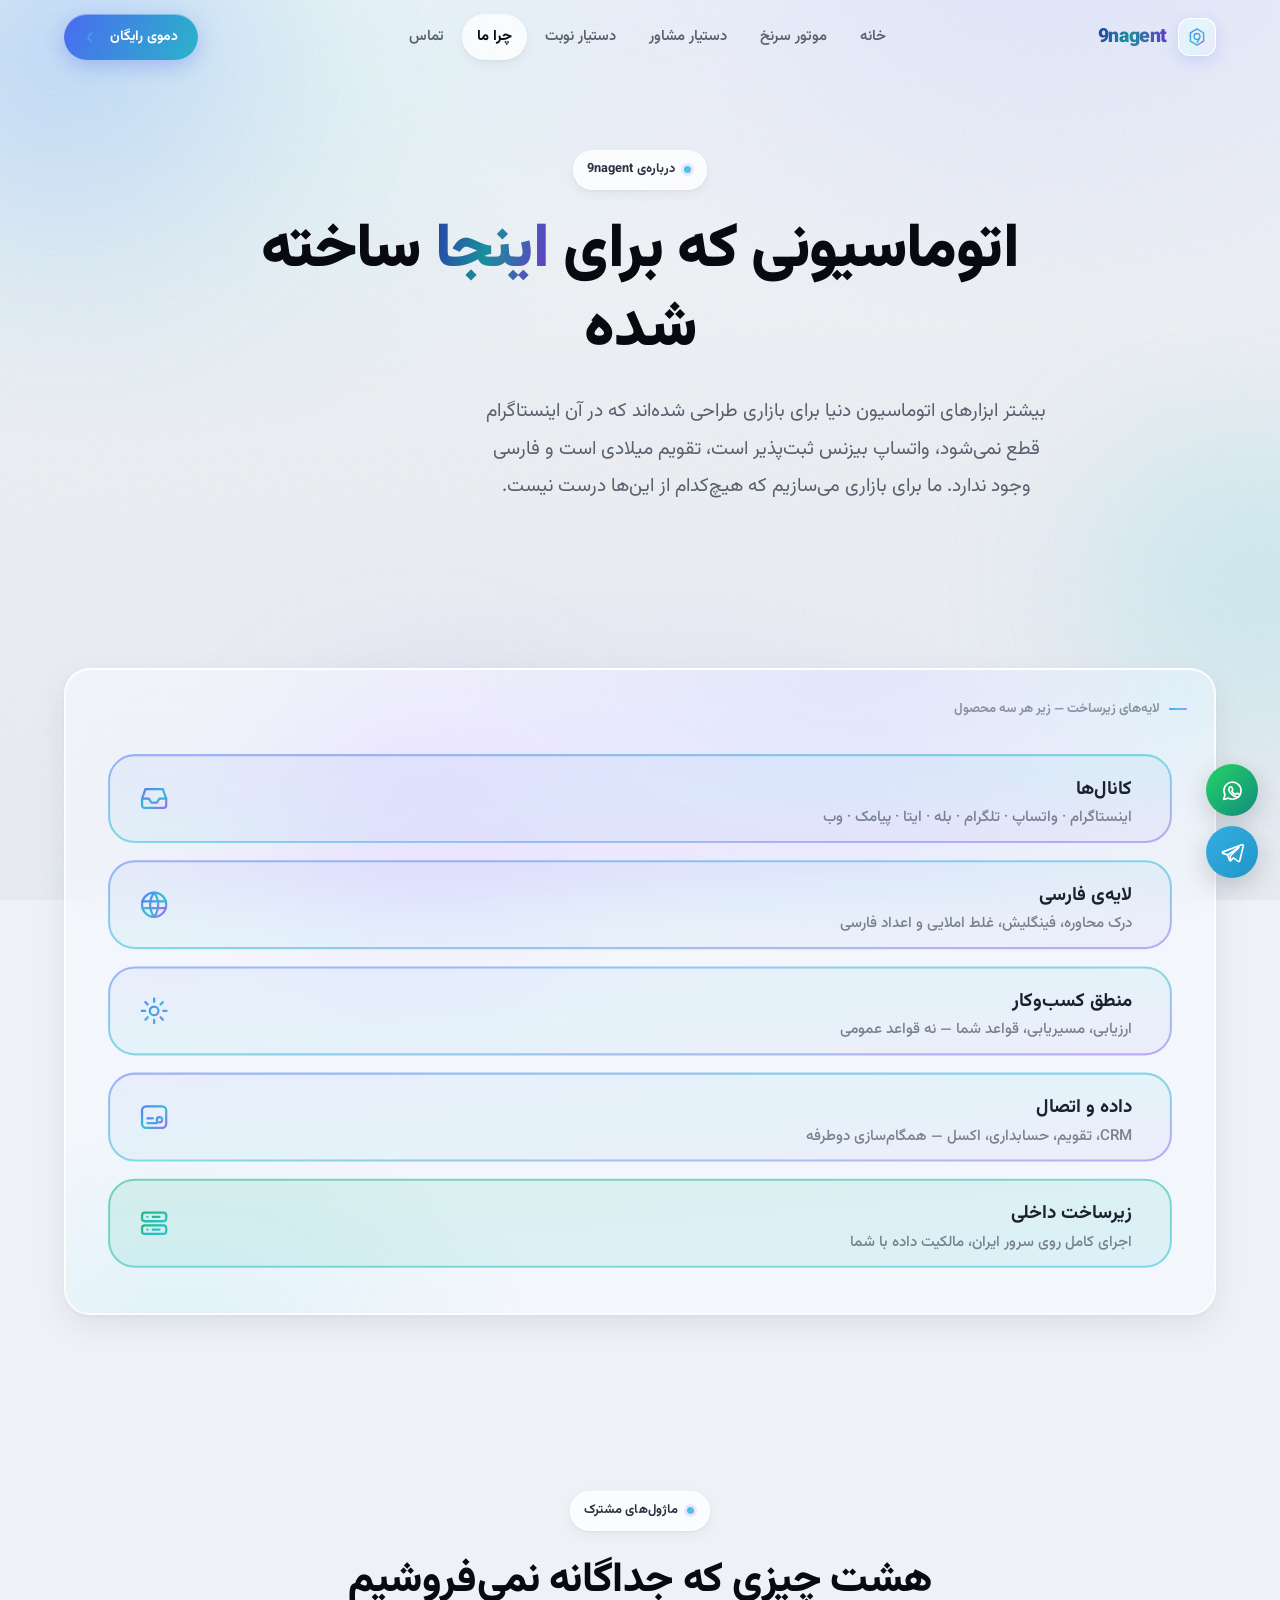
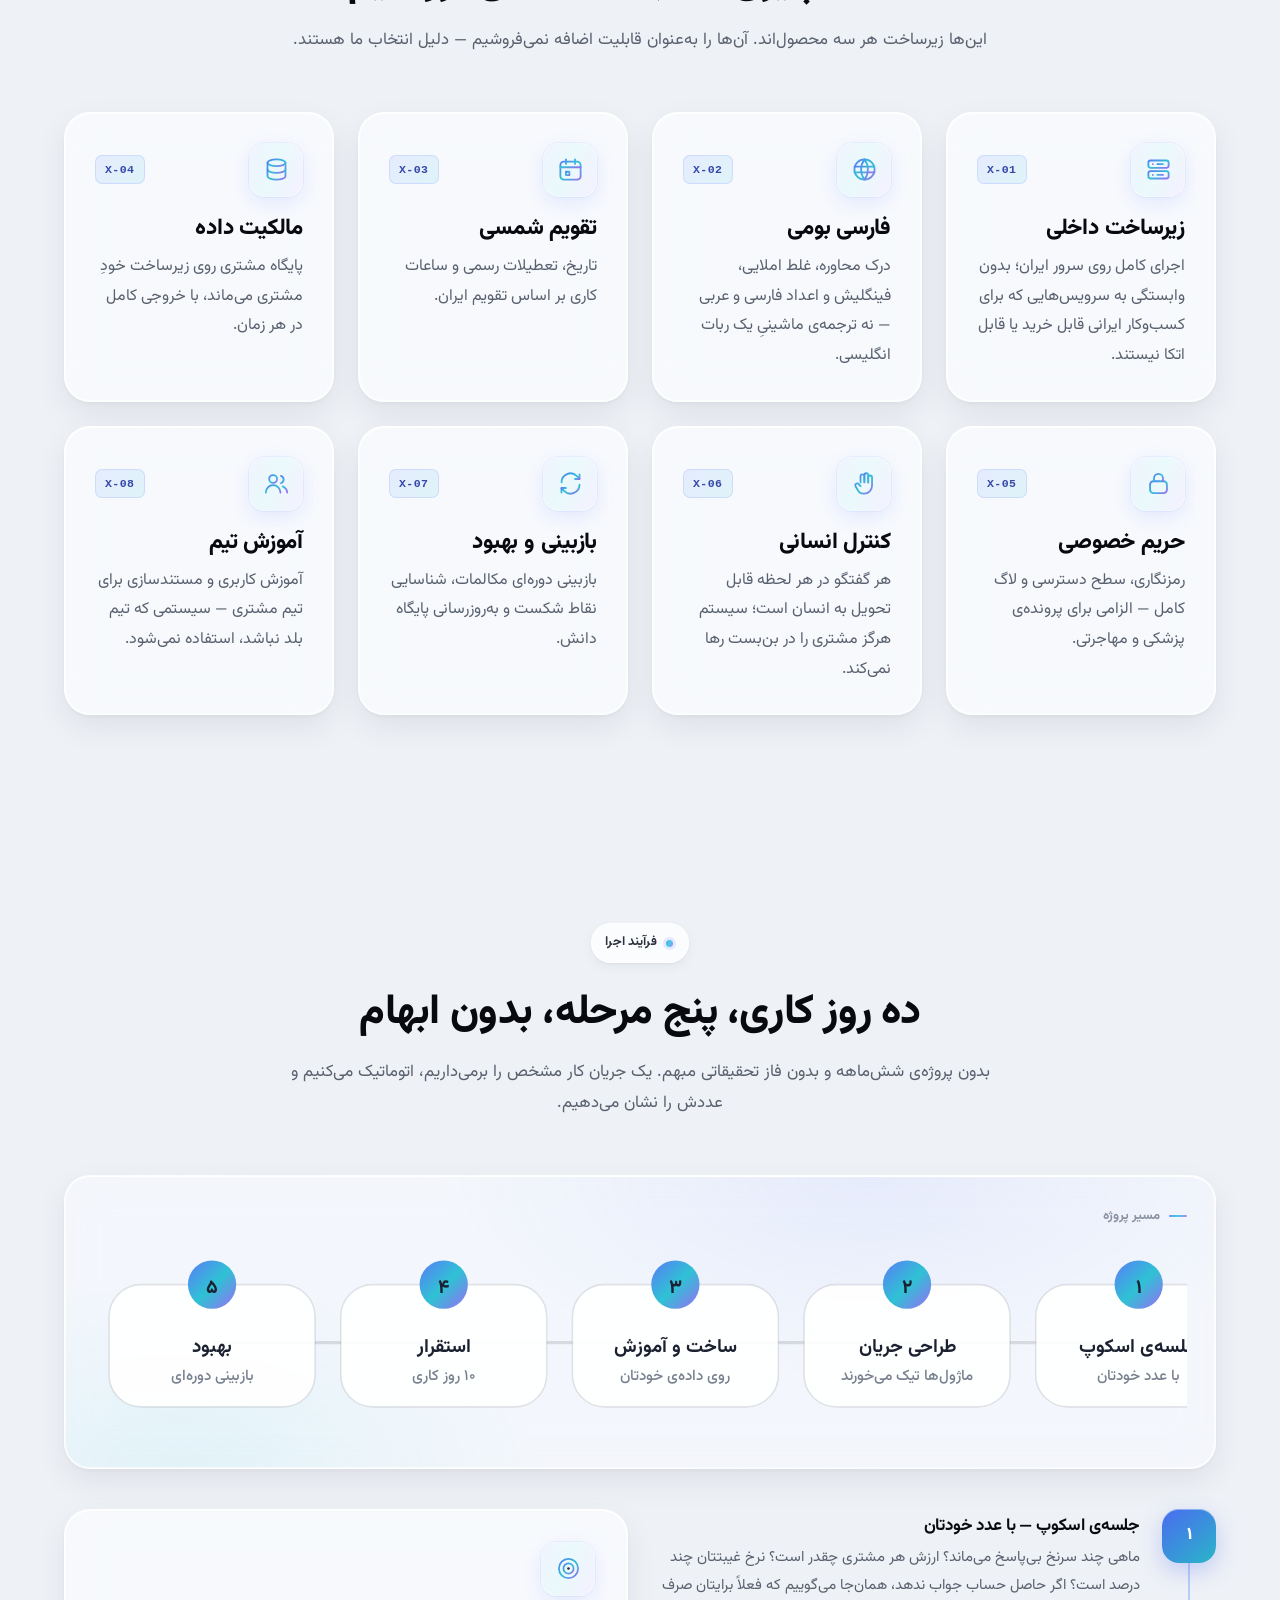
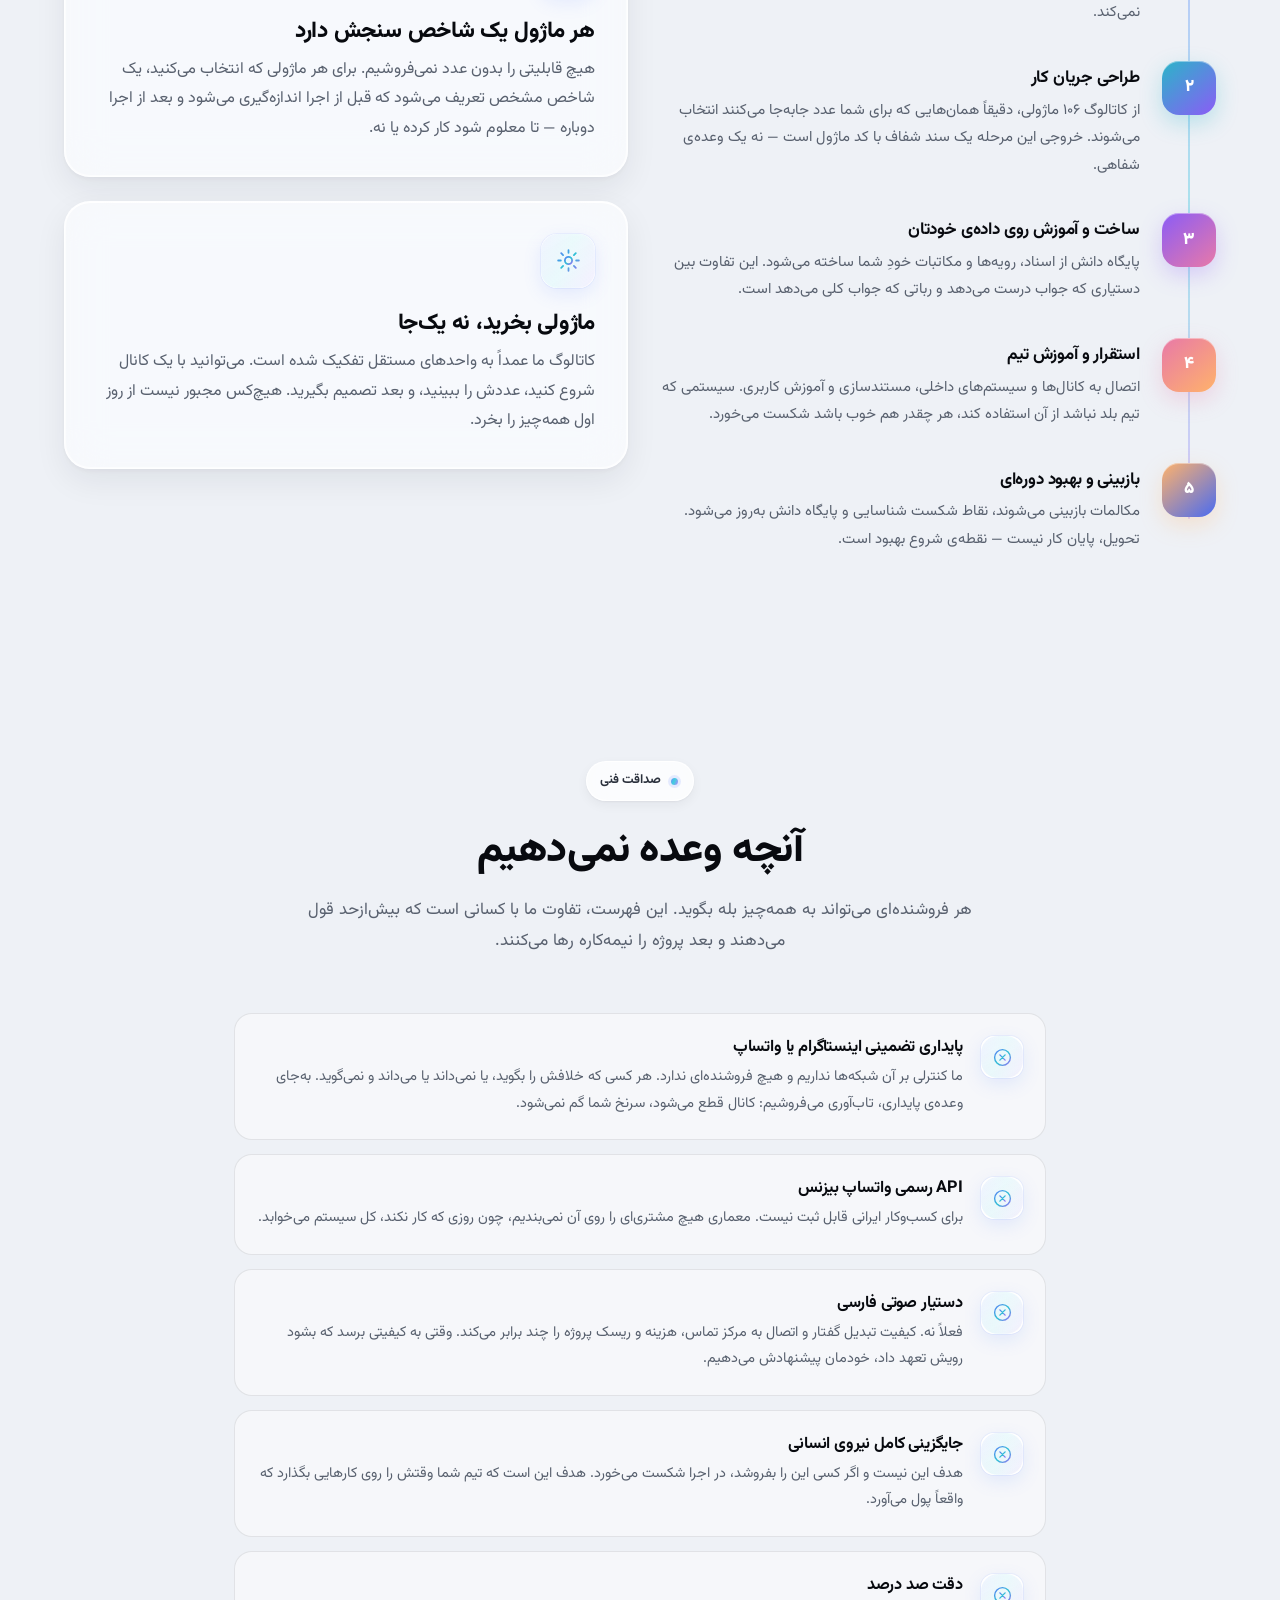
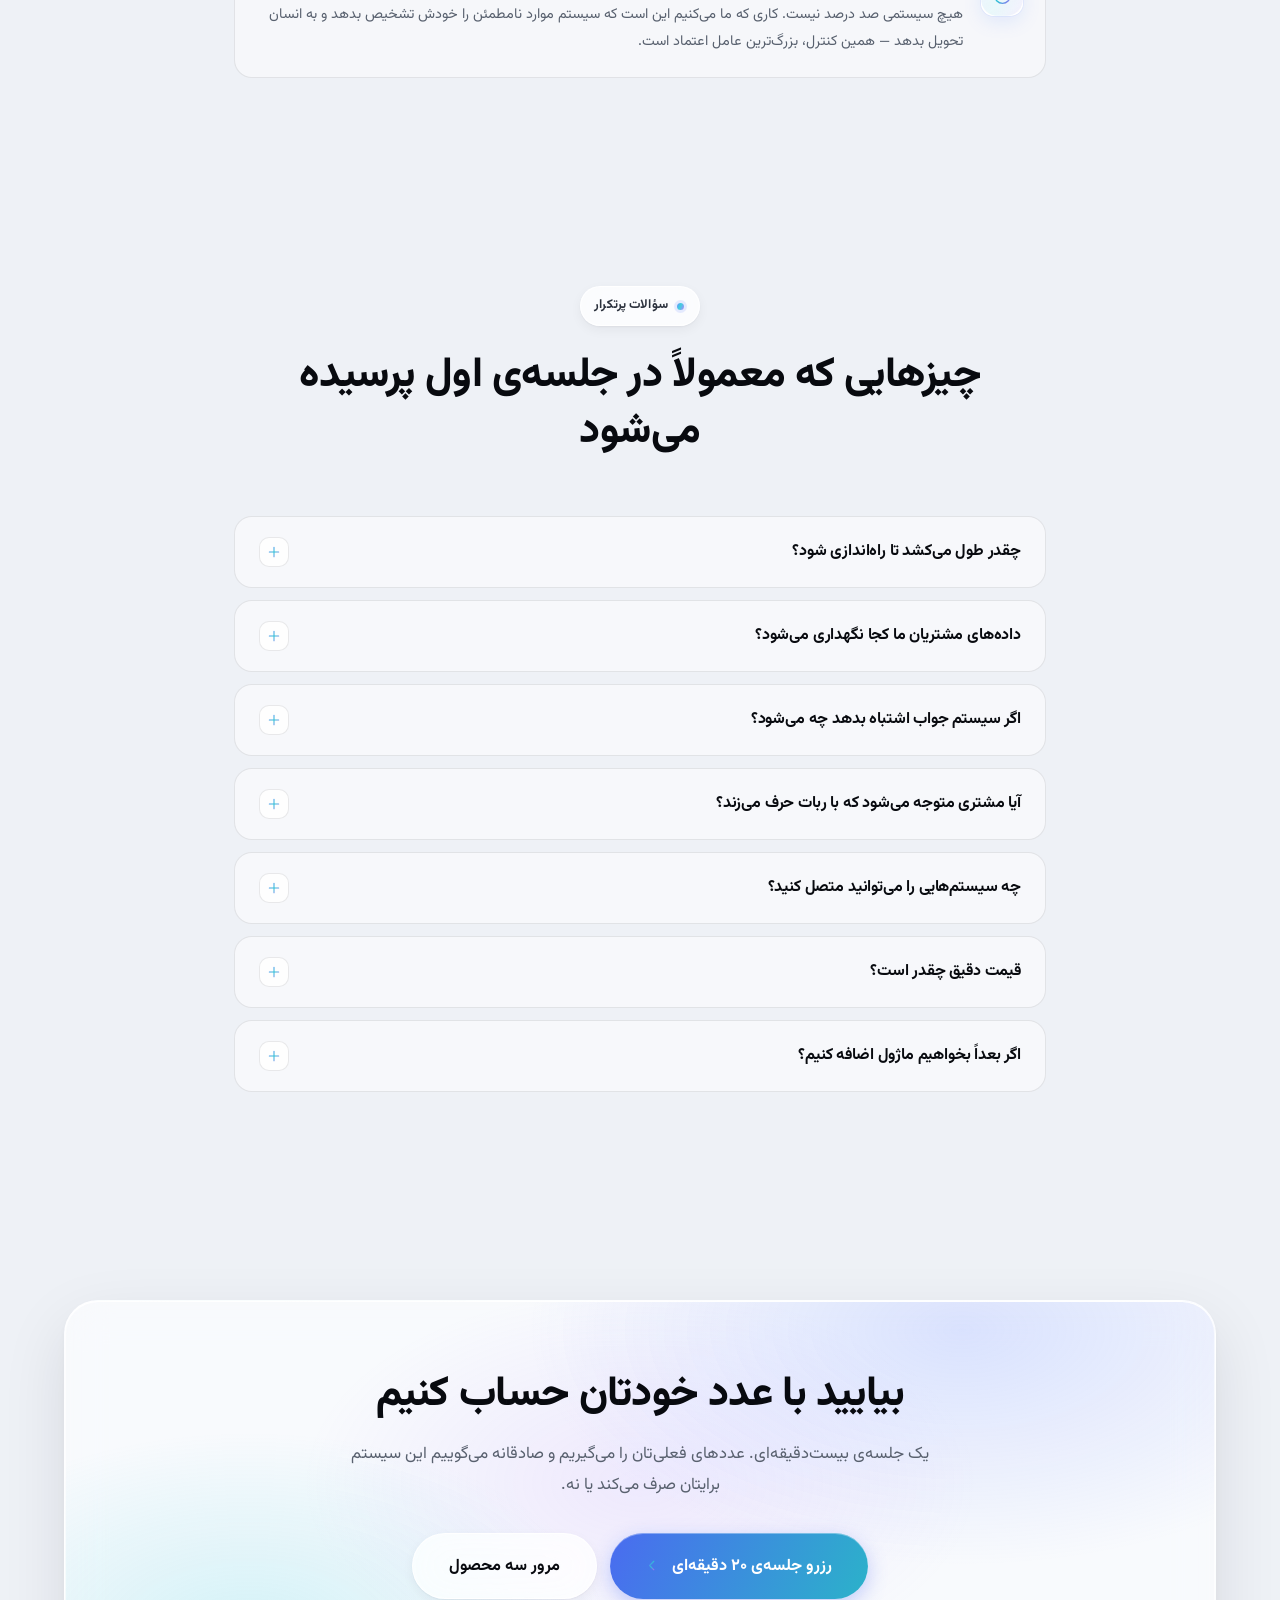
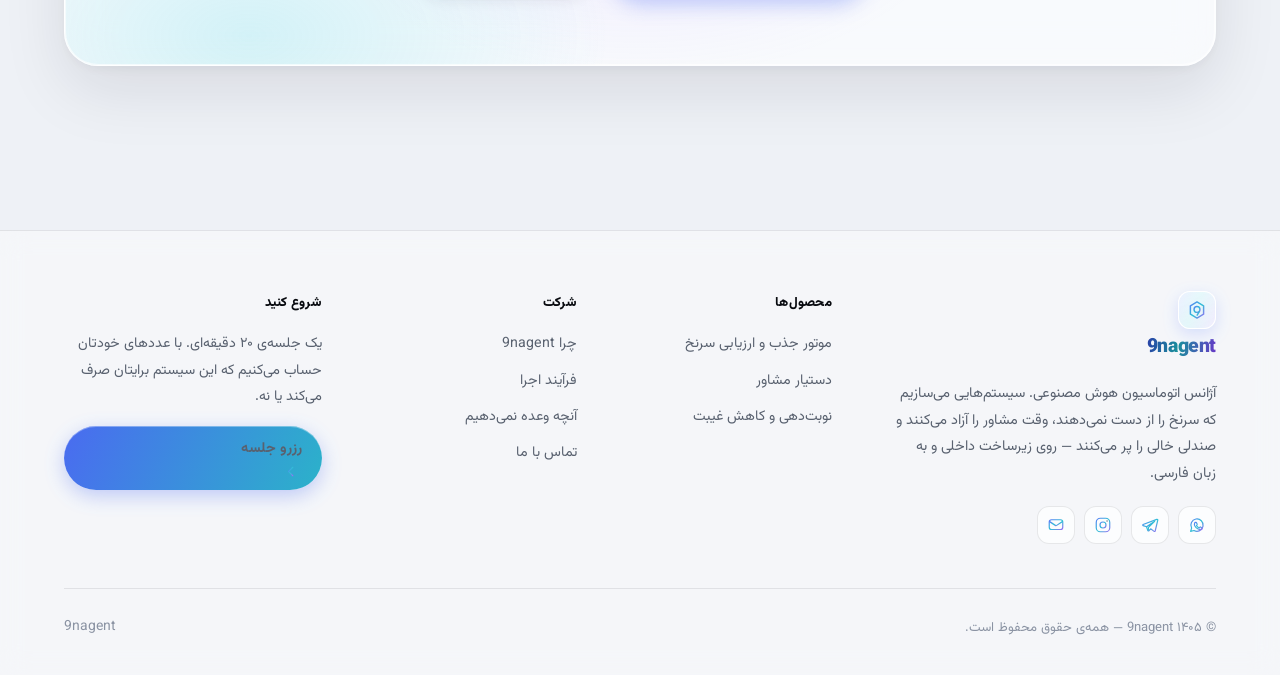
==== about.html @ 9022225d "Initial commit" ====
<!DOCTYPE html>
<html lang="fa" dir="rtl">
<head>
<meta charset="utf-8">
<meta name="viewport" content="width=device-width, initial-scale=1">
<title>چرا 9nagent | زیرساخت داخلی، فارسی بومی، مالکیت داده</title>
<meta name="description" content="9nagent روی زیرساخت داخلی اجرا می‌شود، فارسی محاوره را می‌فهمد، داده را دست شما نگه می‌دارد و صادقانه می‌گوید چه چیزی را نمی‌تواند وعده بدهد.">
<meta name="theme-color" content="#eef1f6">
<meta property="og:title" content="چرا 9nagent | زیرساخت داخلی، فارسی بومی، مالکیت داده">
<meta property="og:description" content="9nagent روی زیرساخت داخلی اجرا می‌شود، فارسی محاوره را می‌فهمد، داده را دست شما نگه می‌دارد و صادقانه می‌گوید چه چیزی را نمی‌تواند وعده بدهد.">
<meta property="og:type" content="website">
<meta property="og:locale" content="fa_IR">
<link rel="preload" href="assets/fonts/Vazirmatn-var.woff2" as="font" type="font/woff2" crossorigin>
<link rel="stylesheet" href="assets/css/style.css">
<link rel="icon" href="data:image/svg+xml,%3Csvg xmlns='http://www.w3.org/2000/svg' viewBox='0 0 24 24'%3E%3Cdefs%3E%3ClinearGradient id='g' x1='0' y1='0' x2='1' y2='1'%3E%3Cstop offset='0%25' stop-color='%235b7cf7'/%3E%3Cstop offset='100%25' stop-color='%239a6cf5'/%3E%3C/linearGradient%3E%3C/defs%3E%3Cpath d='M12 3.2l7.2 4.2v9.2L12 20.8 4.8 16.6V7.4z' fill='none' stroke='url(%23g)' stroke-width='1.6'/%3E%3Ccircle cx='12' cy='11.4' r='3.2' fill='none' stroke='url(%23g)' stroke-width='1.6'/%3E%3C/svg%3E">

</head>
<body>
<div class="bg-field"></div>
<div class="orb orb-1"></div><div class="orb orb-2"></div><div class="orb orb-3"></div>

<svg width="0" height="0" style="position:absolute" aria-hidden="true">
  <defs>
    <linearGradient id="pg" x1="0" y1="0" x2="1" y2="1">
      <stop offset="0%" stop-color="#5b7cf7"/>
      <stop offset="52%" stop-color="#2ec2d4"/>
      <stop offset="100%" stop-color="#9a6cf5"/>
    </linearGradient>
    <linearGradient id="pgw" x1="0" y1="0" x2="1" y2="1">
      <stop offset="0%" stop-color="#ffa458"/>
      <stop offset="60%" stop-color="#ff6f95"/>
      <stop offset="100%" stop-color="#9a6cf5"/>
    </linearGradient>
    <linearGradient id="pgg" x1="0" y1="0" x2="1" y2="1">
      <stop offset="0%" stop-color="#20b884"/>
      <stop offset="100%" stop-color="#2ec2d4"/>
    </linearGradient>
    <linearGradient id="flow1" x1="0" y1="0" x2="1" y2="0">
      <stop offset="0%" stop-color="#5b7cf7"/><stop offset="100%" stop-color="#2ec2d4"/>
    </linearGradient>
    <linearGradient id="flow2" x1="0" y1="0" x2="1" y2="0">
      <stop offset="0%" stop-color="#2ec2d4"/><stop offset="100%" stop-color="#9a6cf5"/>
    </linearGradient>
    <linearGradient id="flow3" x1="0" y1="0" x2="1" y2="0">
      <stop offset="0%" stop-color="#9a6cf5"/><stop offset="100%" stop-color="#ff6f95"/>
    </linearGradient>
  </defs>
</svg>


<header class="nav">
  <div class="nav-inner">
    <a href="index.html" class="logo" aria-label="9nagent">
      <span class="logo-mark"><svg class="ico" viewBox="0 0 24 24" stroke="url(#pg)" aria-hidden="true"><path d="M12 3.2l7.2 4.2v9.2L12 20.8 4.8 16.6V7.4z"/><path d="M12 8.2a3.2 3.2 0 1 0 0 6.4 3.2 3.2 0 0 0 3.2-3.2c0-2.6-1.6-3.2-3.2-3.2z"/><path d="M14.6 13.4l-2.4 4.2"/></svg></span>
      <span class="logo-word">9nagent</span>
    </a>
    <nav class="nav-links"><a href="index.html">خانه</a><a href="lead-engine.html">موتور سرنخ</a><a href="advisor-assistant.html">دستیار مشاور</a><a href="booking-assistant.html">دستیار نوبت</a><a href="about.html" class="active">چرا ما</a><a href="contact.html">تماس</a></nav>
    <div class="nav-cta">
      <a href="contact.html" class="btn btn-primary btn-sm">دموی رایگان <svg class="ico arrow-r" viewBox="0 0 24 24" stroke="url(#pg)" aria-hidden="true"><path d="M19 12H5"/><path d="M11 6l-6 6 6 6"/></svg></a>
      <button class="nav-toggle" aria-label="منو"><svg class="ico" viewBox="0 0 24 24" stroke="url(#pg)" aria-hidden="true"><path d="M4 7h16M4 12h16M4 17h16"/></svg></button>
    </div>
  </div>
</header>
<div class="nav-mobile">
  <a href="index.html">خانه</a><a href="lead-engine.html">موتور سرنخ</a><a href="advisor-assistant.html">دستیار مشاور</a><a href="booking-assistant.html">دستیار نوبت</a><a href="about.html" class="active">چرا ما</a><a href="contact.html">تماس</a>
  <a href="contact.html" class="btn btn-primary btn-block">درخواست دموی رایگان</a>
</div>

<section class="hero" style="padding-bottom:56px">
  <div class="wrap wrap-narrow center">
    <div class="eyebrow rv"><span class="dot"></span>درباره‌ی 9nagent</div>
    <h1 class="rv rv-d1">اتوماسیونی که برای <span class="gtext">اینجا</span> ساخته شده</h1>
    <p class="lead rv rv-d2 mt-24">بیشتر ابزارهای اتوماسیون دنیا برای بازاری طراحی شده‌اند که در آن اینستاگرام قطع نمی‌شود، واتساپ بیزنس ثبت‌پذیر است، تقویم میلادی است و فارسی وجود ندارد. ما برای بازاری می‌سازیم که هیچ‌کدام از این‌ها درست نیست.</p>
  </div>
</section>

<section class="sec-sm">
  <div class="wrap">
    <div class="fig rv"><div class="fig-cap">لایه‌های زیرساخت — زیر هر سه محصول</div><svg viewBox="10 20 680 340" xmlns="http://www.w3.org/2000/svg" role="img" preserveAspectRatio="xMidYMid meet" style="font-size:11.72px"><rect x="20" y="30" width="660" height="54" rx="16" fill="url(#pg)" opacity=".07"/><rect x="20" y="30" width="660" height="54" rx="16" fill="none" stroke="url(#pg)" stroke-width="1.3" opacity=".55"/><text x="656" y="54" class="d-label" text-anchor="start" direction="rtl">کانال‌ها</text><text x="656" y="71" class="d-sub" text-anchor="start" direction="rtl">اینستاگرام · واتساپ · تلگرام · بله · ایتا · پیامک · وب</text><g transform="translate(38,47) scale(0.8333333333333334)" stroke="url(#pg)" fill="none" stroke-width="1.7" stroke-linecap="round" stroke-linejoin="round"><path d="M3 12h5l2 3h4l2-3h5"/><path d="M5.5 5h13l2.5 7v5a2 2 0 0 1-2 2H5a2 2 0 0 1-2-2v-5z"/></g><rect x="20" y="96" width="660" height="54" rx="16" fill="url(#pg)" opacity=".07"/><rect x="20" y="96" width="660" height="54" rx="16" fill="none" stroke="url(#pg)" stroke-width="1.3" opacity=".55"/><text x="656" y="120" class="d-label" text-anchor="start" direction="rtl">لایه‌ی فارسی</text><text x="656" y="137" class="d-sub" text-anchor="start" direction="rtl">درک محاوره، فینگلیش، غلط املایی و اعداد فارسی</text><g transform="translate(38,113) scale(0.8333333333333334)" stroke="url(#pg)" fill="none" stroke-width="1.7" stroke-linecap="round" stroke-linejoin="round"><circle cx="12" cy="12" r="9"/><path d="M3.2 9.5h17.6M3.2 14.5h17.6"/><path d="M12 3a15 15 0 0 1 0 18M12 3a15 15 0 0 0 0 18"/></g><rect x="20" y="162" width="660" height="54" rx="16" fill="url(#pg)" opacity=".07"/><rect x="20" y="162" width="660" height="54" rx="16" fill="none" stroke="url(#pg)" stroke-width="1.3" opacity=".55"/><text x="656" y="186" class="d-label" text-anchor="start" direction="rtl">منطق کسب‌وکار</text><text x="656" y="203" class="d-sub" text-anchor="start" direction="rtl">ارزیابی، مسیریابی، قواعد شما — نه قواعد عمومی</text><g transform="translate(38,179) scale(0.8333333333333334)" stroke="url(#pg)" fill="none" stroke-width="1.7" stroke-linecap="round" stroke-linejoin="round"><circle cx="12" cy="12" r="3.2"/><path d="M12 2.8v2.4M12 18.8v2.4M21.2 12h-2.4M5.2 12H2.8M18.5 5.5l-1.7 1.7M7.2 16.8l-1.7 1.7M18.5 18.5l-1.7-1.7M7.2 7.2L5.5 5.5"/></g><rect x="20" y="228" width="660" height="54" rx="16" fill="url(#pg)" opacity=".07"/><rect x="20" y="228" width="660" height="54" rx="16" fill="none" stroke="url(#pg)" stroke-width="1.3" opacity=".55"/><text x="656" y="252" class="d-label" text-anchor="start" direction="rtl">داده و اتصال</text><text x="656" y="269" class="d-sub" text-anchor="start" direction="rtl">CRM، تقویم، حسابداری، اکسل — همگام‌سازی دوطرفه</text><g transform="translate(38,245) scale(0.8333333333333334)" stroke="url(#pg)" fill="none" stroke-width="1.7" stroke-linecap="round" stroke-linejoin="round"><rect x="3" y="4" width="18" height="16" rx="3"/><path d="M3 9h18"/><path d="M7 13h4M7 16.5h7"/><circle cx="16" cy="14" r="2"/></g><rect x="20" y="294" width="660" height="54" rx="16" fill="url(#pgg)" opacity=".12"/><rect x="20" y="294" width="660" height="54" rx="16" fill="none" stroke="url(#pgg)" stroke-width="1.3" opacity=".55"/><text x="656" y="318" class="d-label" text-anchor="start" direction="rtl">زیرساخت داخلی</text><text x="656" y="335" class="d-sub" text-anchor="start" direction="rtl">اجرای کامل روی سرور ایران، مالکیت داده با شما</text><g transform="translate(38,311) scale(0.8333333333333334)" stroke="url(#pgg)" fill="none" stroke-width="1.7" stroke-linecap="round" stroke-linejoin="round"><rect x="3" y="4" width="18" height="6.5" rx="2"/><rect x="3" y="13.5" width="18" height="6.5" rx="2"/><path d="M7 7.2h.01M7 16.8h.01"/><path d="M11 7.2h5M11 16.8h5"/></g><path d="M350 84 v12 M350 150 v12 M350 216 v12 M350 282 v12" stroke="url(#pg)" stroke-width="1.6" stroke-linecap="round" opacity=".45"/></svg></div>
  </div>
</section>

<section class="sec">
  <div class="wrap">
    <div class="sec-head center rv">
      <div class="eyebrow"><span class="dot"></span>ماژول‌های مشترک</div>
      <h2>هشت چیزی که جداگانه نمی‌فروشیم</h2>
      <p>این‌ها زیرساخت هر سه محصول‌اند. آن‌ها را به‌عنوان قابلیت اضافه نمی‌فروشیم — دلیل انتخاب ما هستند.</p>
    </div>
    <div class="grid g-4"><div class="card rv rv-d1">
      <div class="flex aic jcb mb-16"><div class="itile" style="margin-bottom:0"><svg class="ico" viewBox="0 0 24 24" stroke="url(#pg)" aria-hidden="true"><rect x="3" y="4" width="18" height="6.5" rx="2"/><rect x="3" y="13.5" width="18" height="6.5" rx="2"/><path d="M7 7.2h.01M7 16.8h.01"/><path d="M11 7.2h5M11 16.8h5"/></svg></div>
      <span class="chip-code">X-01</span></div>
      <h3 class="mb-8">زیرساخت داخلی</h3><p>اجرای کامل روی سرور ایران؛ بدون وابستگی به سرویس‌هایی که برای کسب‌وکار ایرانی قابل خرید یا قابل اتکا نیستند.</p></div><div class="card rv rv-d2">
      <div class="flex aic jcb mb-16"><div class="itile" style="margin-bottom:0"><svg class="ico" viewBox="0 0 24 24" stroke="url(#pg)" aria-hidden="true"><circle cx="12" cy="12" r="9"/><path d="M3.2 9.5h17.6M3.2 14.5h17.6"/><path d="M12 3a15 15 0 0 1 0 18M12 3a15 15 0 0 0 0 18"/></svg></div>
      <span class="chip-code">X-02</span></div>
      <h3 class="mb-8">فارسی بومی</h3><p>درک محاوره، غلط املایی، فینگلیش و اعداد فارسی و عربی — نه ترجمه‌ی ماشینیِ یک ربات انگلیسی.</p></div><div class="card rv rv-d3">
      <div class="flex aic jcb mb-16"><div class="itile" style="margin-bottom:0"><svg class="ico" viewBox="0 0 24 24" stroke="url(#pg)" aria-hidden="true"><rect x="3" y="5" width="18" height="16" rx="3"/><path d="M3 10h18M8 3v4M16 3v4"/><path d="M8 14h3v3H8z"/></svg></div>
      <span class="chip-code">X-03</span></div>
      <h3 class="mb-8">تقویم شمسی</h3><p>تاریخ، تعطیلات رسمی و ساعات کاری بر اساس تقویم ایران.</p></div><div class="card rv rv-d4">
      <div class="flex aic jcb mb-16"><div class="itile" style="margin-bottom:0"><svg class="ico" viewBox="0 0 24 24" stroke="url(#pg)" aria-hidden="true"><ellipse cx="12" cy="6" rx="8" ry="3"/><path d="M4 6v6c0 1.7 3.6 3 8 3s8-1.3 8-3V6"/><path d="M4 12v6c0 1.7 3.6 3 8 3s8-1.3 8-3v-6"/></svg></div>
      <span class="chip-code">X-04</span></div>
      <h3 class="mb-8">مالکیت داده</h3><p>پایگاه مشتری روی زیرساخت خودِ مشتری می‌ماند، با خروجی کامل در هر زمان.</p></div><div class="card rv rv-d1">
      <div class="flex aic jcb mb-16"><div class="itile" style="margin-bottom:0"><svg class="ico" viewBox="0 0 24 24" stroke="url(#pg)" aria-hidden="true"><rect x="4.5" y="10" width="15" height="10.5" rx="3"/><path d="M8 10V7.5a4 4 0 0 1 8 0V10"/><path d="M12 14v2.5"/></svg></div>
      <span class="chip-code">X-05</span></div>
      <h3 class="mb-8">حریم خصوصی</h3><p>رمزنگاری، سطح دسترسی و لاگ کامل — الزامی برای پرونده‌ی پزشکی و مهاجرتی.</p></div><div class="card rv rv-d2">
      <div class="flex aic jcb mb-16"><div class="itile" style="margin-bottom:0"><svg class="ico" viewBox="0 0 24 24" stroke="url(#pg)" aria-hidden="true"><path d="M8.5 11V5.5a1.7 1.7 0 0 1 3.4 0V11"/><path d="M11.9 10.5V4.6a1.7 1.7 0 0 1 3.4 0V11"/><path d="M15.3 11V6.6a1.7 1.7 0 0 1 3.4 0V14a7 7 0 0 1-7 7h-1a5 5 0 0 1-4.2-2.3L4 14.4a1.7 1.7 0 0 1 2.7-2l1.8 2"/></svg></div>
      <span class="chip-code">X-06</span></div>
      <h3 class="mb-8">کنترل انسانی</h3><p>هر گفتگو در هر لحظه قابل تحویل به انسان است؛ سیستم هرگز مشتری را در بن‌بست رها نمی‌کند.</p></div><div class="card rv rv-d3">
      <div class="flex aic jcb mb-16"><div class="itile" style="margin-bottom:0"><svg class="ico" viewBox="0 0 24 24" stroke="url(#pg)" aria-hidden="true"><path d="M4 11a8 8 0 0 1 13.7-5.6L20 7.6"/><path d="M20 4v4h-4"/><path d="M20 13a8 8 0 0 1-13.7 5.6L4 16.4"/><path d="M4 20v-4h4"/></svg></div>
      <span class="chip-code">X-07</span></div>
      <h3 class="mb-8">بازبینی و بهبود</h3><p>بازبینی دوره‌ای مکالمات، شناسایی نقاط شکست و به‌روزرسانی پایگاه دانش.</p></div><div class="card rv rv-d4">
      <div class="flex aic jcb mb-16"><div class="itile" style="margin-bottom:0"><svg class="ico" viewBox="0 0 24 24" stroke="url(#pg)" aria-hidden="true"><circle cx="9" cy="8" r="3.5"/><path d="M2.5 20a6.5 6.5 0 0 1 13 0"/><path d="M16 5.2a3.5 3.5 0 0 1 0 6.6M17.5 14.6a6.5 6.5 0 0 1 4 5.4"/></svg></div>
      <span class="chip-code">X-08</span></div>
      <h3 class="mb-8">آموزش تیم</h3><p>آموزش کاربری و مستندسازی برای تیم مشتری — سیستمی که تیم بلد نباشد، استفاده نمی‌شود.</p></div></div>
  </div>
</section>

<section class="sec" id="process">
  <div class="wrap">
    <div class="sec-head center rv">
      <div class="eyebrow"><span class="dot"></span>فرآیند اجرا</div>
      <h2>ده روز کاری، پنج مرحله، بدون ابهام</h2>
      <p>بدون پروژه‌ی شش‌ماهه و بدون فاز تحقیقاتی مبهم. یک جریان کار مشخص را برمی‌داریم، اتوماتیک می‌کنیم و عددش را نشان می‌دهیم.</p>
    </div>
    <div class="fig rv mb-40"><div class="fig-cap">مسیر پروژه</div><svg viewBox="10 36 680 120" xmlns="http://www.w3.org/2000/svg" role="img" preserveAspectRatio="xMidYMid meet" style="font-size:11.72px"><path d="M660 96 H 84" stroke="rgba(11,16,30,.12)" stroke-width="2" stroke-linecap="round"/><path d="M660 96 H 84" class="d-flow d-pulse" stroke="url(#flow1)" stroke-width="3" style="animation-delay:0s;animation-duration:4.5s"/><rect x="596" y="60" width="128" height="76" rx="20" class="d-node"/><circle cx="660" cy="60" r="15" fill="url(#pg)"/><text x="660" y="65" text-anchor="middle" class="d-label" fill="#fff" style="font-size:12px">۱</text><text x="660" y="102" class="d-label" text-anchor="middle" direction="rtl">جلسه‌ی اسکوپ</text><text x="660" y="119" class="d-sub" text-anchor="middle" direction="rtl">با عدد خودتان</text><rect x="452" y="60" width="128" height="76" rx="20" class="d-node"/><circle cx="516" cy="60" r="15" fill="url(#pg)"/><text x="516" y="65" text-anchor="middle" class="d-label" fill="#fff" style="font-size:12px">۲</text><text x="516" y="102" class="d-label" text-anchor="middle" direction="rtl">طراحی جریان</text><text x="516" y="119" class="d-sub" text-anchor="middle" direction="rtl">ماژول‌ها تیک می‌خورند</text><rect x="308" y="60" width="128" height="76" rx="20" class="d-node"/><circle cx="372" cy="60" r="15" fill="url(#pg)"/><text x="372" y="65" text-anchor="middle" class="d-label" fill="#fff" style="font-size:12px">۳</text><text x="372" y="102" class="d-label" text-anchor="middle" direction="rtl">ساخت و آموزش</text><text x="372" y="119" class="d-sub" text-anchor="middle" direction="rtl">روی داده‌ی خودتان</text><rect x="164" y="60" width="128" height="76" rx="20" class="d-node"/><circle cx="228" cy="60" r="15" fill="url(#pg)"/><text x="228" y="65" text-anchor="middle" class="d-label" fill="#fff" style="font-size:12px">۴</text><text x="228" y="102" class="d-label" text-anchor="middle" direction="rtl">استقرار</text><text x="228" y="119" class="d-sub" text-anchor="middle" direction="rtl">۱۰ روز کاری</text><rect x="20" y="60" width="128" height="76" rx="20" class="d-node"/><circle cx="84" cy="60" r="15" fill="url(#pg)"/><text x="84" y="65" text-anchor="middle" class="d-label" fill="#fff" style="font-size:12px">۵</text><text x="84" y="102" class="d-label" text-anchor="middle" direction="rtl">بهبود</text><text x="84" y="119" class="d-sub" text-anchor="middle" direction="rtl">بازبینی دوره‌ای</text></svg></div>
    <div class="grid g-2" style="align-items:start">
      <div class="steps rv">
        <div class="step"><div class="step-n">۱</div><div class="step-b">
          <h4>جلسه‌ی اسکوپ — با عدد خودتان</h4>
          <p>ماهی چند سرنخ بی‌پاسخ می‌ماند؟ ارزش هر مشتری چقدر است؟ نرخ غیبتتان چند درصد است؟ اگر حاصل حساب جواب ندهد، همان‌جا می‌گوییم که فعلاً برایتان صرف نمی‌کند.</p></div></div>
        <div class="step"><div class="step-n">۲</div><div class="step-b">
          <h4>طراحی جریان کار</h4>
          <p>از کاتالوگ ۱۰۶ ماژولی، دقیقاً همان‌هایی که برای شما عدد جابه‌جا می‌کنند انتخاب می‌شوند. خروجی این مرحله یک سند شفاف با کد ماژول است — نه یک وعده‌ی شفاهی.</p></div></div>
        <div class="step"><div class="step-n">۳</div><div class="step-b">
          <h4>ساخت و آموزش روی داده‌ی خودتان</h4>
          <p>پایگاه دانش از اسناد، رویه‌ها و مکاتبات خودِ شما ساخته می‌شود. این تفاوت بین دستیاری که جواب درست می‌دهد و رباتی که جواب کلی می‌دهد است.</p></div></div>
        <div class="step"><div class="step-n">۴</div><div class="step-b">
          <h4>استقرار و آموزش تیم</h4>
          <p>اتصال به کانال‌ها و سیستم‌های داخلی، مستندسازی و آموزش کاربری. سیستمی که تیم بلد نباشد از آن استفاده کند، هر چقدر هم خوب باشد شکست می‌خورد.</p></div></div>
        <div class="step"><div class="step-n">۵</div><div class="step-b">
          <h4>بازبینی و بهبود دوره‌ای</h4>
          <p>مکالمات بازبینی می‌شوند، نقاط شکست شناسایی و پایگاه دانش به‌روز می‌شود. تحویل، پایان کار نیست — نقطه‌ی شروع بهبود است.</p></div></div>
      </div>
      <div class="rv rv-d2">
        <div class="glass glass-pad mb-24">
          <div class="itile"><svg class="ico" viewBox="0 0 24 24" stroke="url(#pg)" aria-hidden="true"><circle cx="12" cy="12" r="8.5"/><circle cx="12" cy="12" r="4.5"/><circle cx="12" cy="12" r="1.2" fill="currentColor" stroke="none"/></svg></div>
          <h3 class="mb-8">هر ماژول یک شاخص سنجش دارد</h3>
          <p>هیچ قابلیتی را بدون عدد نمی‌فروشیم. برای هر ماژولی که انتخاب می‌کنید، یک شاخص مشخص تعریف می‌شود که قبل از اجرا اندازه‌گیری می‌شود و بعد از اجرا دوباره — تا معلوم شود کار کرده یا نه.</p>
        </div>
        <div class="glass glass-pad">
          <div class="itile"><svg class="ico" viewBox="0 0 24 24" stroke="url(#pg)" aria-hidden="true"><circle cx="12" cy="12" r="3.2"/><path d="M12 2.8v2.4M12 18.8v2.4M21.2 12h-2.4M5.2 12H2.8M18.5 5.5l-1.7 1.7M7.2 16.8l-1.7 1.7M18.5 18.5l-1.7-1.7M7.2 7.2L5.5 5.5"/></svg></div>
          <h3 class="mb-8">ماژولی بخرید، نه یک‌جا</h3>
          <p>کاتالوگ ما عمداً به واحدهای مستقل تفکیک شده است. می‌توانید با یک کانال شروع کنید، عددش را ببینید، و بعد تصمیم بگیرید. هیچ‌کس مجبور نیست از روز اول همه‌چیز را بخرد.</p>
        </div>
      </div>
    </div>
  </div>
</section>

<section class="sec" id="honesty">
  <div class="wrap wrap-narrow">
    <div class="sec-head center rv">
      <div class="eyebrow"><span class="dot"></span>صداقت فنی</div>
      <h2>آنچه وعده نمی‌دهیم</h2>
      <p>هر فروشنده‌ای می‌تواند به همه‌چیز بله بگوید. این فهرست، تفاوت ما با کسانی است که بیش‌ازحد قول می‌دهند و بعد پروژه را نیمه‌کاره رها می‌کنند.</p>
    </div>
    <div class="grid" style="gap:14px"><div class="frow rv"><div class="itile itile-sm"><svg class="ico" viewBox="0 0 24 24" stroke="url(#pg)" aria-hidden="true"><circle cx="12" cy="12" r="9"/><path d="M9 9l6 6M15 9l-6 6"/></svg></div>
      <div><h4>پایداری تضمینی اینستاگرام یا واتساپ</h4><p>ما کنترلی بر آن شبکه‌ها نداریم و هیچ فروشنده‌ای ندارد. هر کسی که خلافش را بگوید، یا نمی‌داند یا می‌داند و نمی‌گوید. به‌جای وعده‌ی پایداری، تاب‌آوری می‌فروشیم: کانال قطع می‌شود، سرنخ شما گم نمی‌شود.</p></div></div><div class="frow rv"><div class="itile itile-sm"><svg class="ico" viewBox="0 0 24 24" stroke="url(#pg)" aria-hidden="true"><circle cx="12" cy="12" r="9"/><path d="M9 9l6 6M15 9l-6 6"/></svg></div>
      <div><h4>API رسمی واتساپ بیزنس</h4><p>برای کسب‌وکار ایرانی قابل ثبت نیست. معماری هیچ مشتری‌ای را روی آن نمی‌بندیم، چون روزی که کار نکند، کل سیستم می‌خوابد.</p></div></div><div class="frow rv"><div class="itile itile-sm"><svg class="ico" viewBox="0 0 24 24" stroke="url(#pg)" aria-hidden="true"><circle cx="12" cy="12" r="9"/><path d="M9 9l6 6M15 9l-6 6"/></svg></div>
      <div><h4>دستیار صوتی فارسی</h4><p>فعلاً نه. کیفیت تبدیل گفتار و اتصال به مرکز تماس، هزینه و ریسک پروژه را چند برابر می‌کند. وقتی به کیفیتی برسد که بشود رویش تعهد داد، خودمان پیشنهادش می‌دهیم.</p></div></div><div class="frow rv"><div class="itile itile-sm"><svg class="ico" viewBox="0 0 24 24" stroke="url(#pg)" aria-hidden="true"><circle cx="12" cy="12" r="9"/><path d="M9 9l6 6M15 9l-6 6"/></svg></div>
      <div><h4>جایگزینی کامل نیروی انسانی</h4><p>هدف این نیست و اگر کسی این را بفروشد، در اجرا شکست می‌خورد. هدف این است که تیم شما وقتش را روی کارهایی بگذارد که واقعاً پول می‌آورد.</p></div></div><div class="frow rv"><div class="itile itile-sm"><svg class="ico" viewBox="0 0 24 24" stroke="url(#pg)" aria-hidden="true"><circle cx="12" cy="12" r="9"/><path d="M9 9l6 6M15 9l-6 6"/></svg></div>
      <div><h4>دقت صد درصد</h4><p>هیچ سیستمی صد درصد نیست. کاری که ما می‌کنیم این است که سیستم موارد نامطمئن را خودش تشخیص بدهد و به انسان تحویل بدهد — همین کنترل، بزرگ‌ترین عامل اعتماد است.</p></div></div></div>
  </div>
</section>

<section class="sec" id="faq">
  <div class="wrap wrap-narrow">
    <div class="sec-head center rv">
      <div class="eyebrow"><span class="dot"></span>سؤالات پرتکرار</div>
      <h2>چیزهایی که معمولاً در جلسه‌ی اول پرسیده می‌شود</h2>
    </div>
    <div class="acc"><div class="acc-item rv">
      <button class="acc-head" data-acc><h4>چقدر طول می‌کشد تا راه‌اندازی شود؟</h4>
        <span class="acc-ico" data-acc-ico><svg class="ico" viewBox="0 0 24 24" stroke="url(#pg)" aria-hidden="true"><path d="M12 5v14M5 12h14"/></svg></span></button>
      <div class="acc-body" data-acc-body><p>برای یک جریان کار مشخص، ده روز کاری از جلسه‌ی اسکوپ تا استقرار. پروژه‌های سازمانی با اتصال به سیستم‌های داخلی طبیعتاً بیشتر طول می‌کشند، اما در همان جلسه‌ی اول زمان‌بندی واقع‌بینانه به شما داده می‌شود.</p></div></div><div class="acc-item rv">
      <button class="acc-head" data-acc><h4>داده‌های مشتریان ما کجا نگهداری می‌شود؟</h4>
        <span class="acc-ico" data-acc-ico><svg class="ico" viewBox="0 0 24 24" stroke="url(#pg)" aria-hidden="true"><path d="M12 5v14M5 12h14"/></svg></span></button>
      <div class="acc-body" data-acc-body><p>روی زیرساخت خودتان یا سرور داخلی تحت کنترل شما. خروجی کامل پایگاه داده در هر زمان در اختیار شماست و ما هیچ قفلی روی داده‌ی شما نمی‌گذاریم. این برای پرونده‌های پزشکی و مهاجرتی صرفاً یک ترجیح نیست، یک الزام است.</p></div></div><div class="acc-item rv">
      <button class="acc-head" data-acc><h4>اگر سیستم جواب اشتباه بدهد چه می‌شود؟</h4>
        <span class="acc-ico" data-acc-ico><svg class="ico" viewBox="0 0 24 24" stroke="url(#pg)" aria-hidden="true"><path d="M12 5v14M5 12h14"/></svg></span></button>
      <div class="acc-body" data-acc-body><p>سیستم طوری طراحی شده که وقتی مطمئن نیست، حدس نزند. مورد نامطمئن با خلاصه‌ی کامل گفتگو به کارشناس تحویل داده می‌شود. در بازبینی دوره‌ای هم مکالمات مرور می‌شوند و نقاط شکست به پایگاه دانش برمی‌گردند.</p></div></div><div class="acc-item rv">
      <button class="acc-head" data-acc><h4>آیا مشتری متوجه می‌شود که با ربات حرف می‌زند؟</h4>
        <span class="acc-ico" data-acc-ico><svg class="ico" viewBox="0 0 24 24" stroke="url(#pg)" aria-hidden="true"><path d="M12 5v14M5 12h14"/></svg></span></button>
      <div class="acc-body" data-acc-body><p>ما پنهان‌کاری را توصیه نمی‌کنیم و تجربه نشان داده لازم هم نیست. چیزی که برای مشتری اهمیت دارد این است که سریع، دقیق و به فارسی درست جواب بگیرد و هر وقت خواست به انسان وصل شود. هر دو مورد از روز اول فراهم است.</p></div></div><div class="acc-item rv">
      <button class="acc-head" data-acc><h4>چه سیستم‌هایی را می‌توانید متصل کنید؟</h4>
        <span class="acc-ico" data-acc-ico><svg class="ico" viewBox="0 0 24 24" stroke="url(#pg)" aria-hidden="true"><path d="M12 5v14M5 12h14"/></svg></span></button>
      <div class="acc-body" data-acc-body><p>CRMهای ایرانی مثل دیدار و پیام‌گستر، گوگل‌شیت و اکسل، دیتابیس اختصاصی، تقویم‌ها و سیستم‌های حسابداری. اگر سیستم داخلی شما API دارد، معمولاً قابل اتصال است — و اگر ندارد، در جلسه‌ی اسکوپ صادقانه می‌گوییم.</p></div></div><div class="acc-item rv">
      <button class="acc-head" data-acc><h4>قیمت دقیق چقدر است؟</h4>
        <span class="acc-ico" data-acc-ico><svg class="ico" viewBox="0 0 24 24" stroke="url(#pg)" aria-hidden="true"><path d="M12 5v14M5 12h14"/></svg></span></button>
      <div class="acc-body" data-acc-body><p>قیمت را به عدد ثابت اعلام نمی‌کنیم چون بسته به تعداد کانال، حجم پیام و سیستم‌های داخلی شما تفاوت دارد. منطقش شفاف است: راه‌اندازی معادل یک تا سه ماه حقوق نیرویی که این جریان کار را جایگزین می‌کند، و نگهداری ماهانه حدود ۲۰ تا ۳۰ درصد مبلغ راه‌اندازی.</p></div></div><div class="acc-item rv">
      <button class="acc-head" data-acc><h4>اگر بعداً بخواهیم ماژول اضافه کنیم؟</h4>
        <span class="acc-ico" data-acc-ico><svg class="ico" viewBox="0 0 24 24" stroke="url(#pg)" aria-hidden="true"><path d="M12 5v14M5 12h14"/></svg></span></button>
      <div class="acc-body" data-acc-body><p>کاتالوگ ما عمداً ماژولی طراحی شده. می‌توانید از یک کانال شروع کنید و بعد از دیدن عدد، ماژول‌های بعدی را اضافه کنید. هیچ‌کس مجبور نیست از روز اول همه‌چیز را بخرد.</p></div></div></div>
  </div>
</section>


<section class="sec">
  <div class="wrap">
    <div class="cta-band rv">
      <h2>بیایید با عدد خودتان حساب کنیم</h2>
      <p>یک جلسه‌ی بیست‌دقیقه‌ای. عددهای فعلی‌تان را می‌گیریم و صادقانه می‌گوییم این سیستم برایتان صرف می‌کند یا نه.</p>
      <div class="cta-actions">
        <a href="contact.html" class="btn btn-primary btn-lg">رزرو جلسه‌ی ۲۰ دقیقه‌ای <svg class="ico arrow-r" viewBox="0 0 24 24" stroke="url(#pg)" aria-hidden="true"><path d="M19 12H5"/><path d="M11 6l-6 6 6 6"/></svg></a>
        <a href="index.html#products" class="btn btn-glass btn-lg">مرور سه محصول</a>
      </div>
    </div>
  </div>
</section>


<footer class="footer">
  <div class="wrap">
    <div class="foot-grid">
      <div class="foot-col foot-brand">
        <a href="index.html" class="logo">
          <span class="logo-mark"><svg class="ico" viewBox="0 0 24 24" stroke="url(#pg)" aria-hidden="true"><path d="M12 3.2l7.2 4.2v9.2L12 20.8 4.8 16.6V7.4z"/><path d="M12 8.2a3.2 3.2 0 1 0 0 6.4 3.2 3.2 0 0 0 3.2-3.2c0-2.6-1.6-3.2-3.2-3.2z"/><path d="M14.6 13.4l-2.4 4.2"/></svg></span>
          <span class="logo-word">9nagent</span>
        </a>
        <p>آژانس اتوماسیون هوش مصنوعی. سیستم‌هایی می‌سازیم که سرنخ را از دست نمی‌دهند، وقت مشاور را آزاد می‌کنند و صندلی خالی را پر می‌کنند — روی زیرساخت داخلی و به زبان فارسی.</p>
        <div class="foot-social">
          <a href="https://wa.me/989017550844" target="_blank" rel="noopener" aria-label="واتساپ"><svg class="ico" viewBox="0 0 24 24" stroke="url(#pg)" aria-hidden="true"><path d="M3.5 20.5l1.3-4.4A8.2 8.2 0 1 1 8 19.3z"/><path d="M8.9 9.2c.4-.9.8-.8 1.2-.8h.6c.2 0 .5 0 .7.6l.8 2c.1.3 0 .5-.1.7l-.5.6c-.2.2-.3.4-.1.7a7 7 0 0 0 3.1 2.7c.3.1.5.1.7-.1l.7-.8c.2-.2.4-.2.6-.1l1.9 1c.3.1.4.3.4.5 0 .8-.6 1.7-1.4 1.9-1 .3-2.3.2-4.5-1a11 11 0 0 1-4-4.2c-.5-1-.7-2.3-.1-3.7z"/></svg></a>
          <a href="https://t.me/nineagent" target="_blank" rel="noopener" aria-label="تلگرام"><svg class="ico" viewBox="0 0 24 24" stroke="url(#pg)" aria-hidden="true"><path d="M21 4.5L2.8 11.4c-.7.3-.7 1.2 0 1.4l4.6 1.5 1.7 5.2c.2.6 1 .7 1.4.2l2.4-2.6 4.6 3.4c.5.4 1.2.1 1.4-.5L22.4 5.6c.2-.8-.6-1.4-1.4-1.1z"/><path d="M7.4 14.3L18.2 7 10 15.1l-.2 3.6"/></svg></a>
          <a href="https://instagram.com/9nagent" target="_blank" rel="noopener" aria-label="اینستاگرام"><svg class="ico" viewBox="0 0 24 24" stroke="url(#pg)" aria-hidden="true"><rect x="3" y="3" width="18" height="18" rx="5.5"/><circle cx="12" cy="12" r="4"/><circle cx="17.4" cy="6.6" r=".9" fill="currentColor" stroke="none"/></svg></a>
          <a href="mailto:hello@9nagent.ir" aria-label="ایمیل"><svg class="ico" viewBox="0 0 24 24" stroke="url(#pg)" aria-hidden="true"><rect x="3" y="5" width="18" height="13" rx="3"/><path d="M3.5 7.5l7.6 5a1.6 1.6 0 0 0 1.8 0l7.6-5"/></svg></a>
        </div>
      </div>
      <div class="foot-col">
        <h5>محصول‌ها</h5>
        <a href="lead-engine.html">موتور جذب و ارزیابی سرنخ</a>
        <a href="advisor-assistant.html">دستیار مشاور</a>
        <a href="booking-assistant.html">نوبت‌دهی و کاهش غیبت</a>
      </div>
      <div class="foot-col">
        <h5>شرکت</h5>
        <a href="about.html">چرا 9nagent</a>
        <a href="about.html#process">فرآیند اجرا</a>
        <a href="about.html#honesty">آنچه وعده نمی‌دهیم</a>
        <a href="contact.html">تماس با ما</a>
      </div>
      <div class="foot-col">
        <h5>شروع کنید</h5>
        <p class="small">یک جلسه‌ی ۲۰ دقیقه‌ای. با عددهای خودتان حساب می‌کنیم که این سیستم برایتان صرف می‌کند یا نه.</p>
        <a href="contact.html" class="btn btn-primary btn-sm mt-16">رزرو جلسه <svg class="ico arrow-r" viewBox="0 0 24 24" stroke="url(#pg)" aria-hidden="true"><path d="M19 12H5"/><path d="M11 6l-6 6 6 6"/></svg></a>
      </div>
    </div>
    <div class="foot-bot">
      <span>© ۱۴۰۵ 9nagent — همه‌ی حقوق محفوظ است.</span>
      <span class="ltr small">9nagent</span>
    </div>
  </div>
</footer>

<div class="float-cta">
  <a href="https://wa.me/989017550844" target="_blank" rel="noopener" class="float-btn float-wa" aria-label="واتساپ">
    <svg class="ico" viewBox="0 0 24 24" stroke="#fff" stroke-width="1.7"><path d="M3.5 20.5l1.3-4.4A8.2 8.2 0 1 1 8 19.3z"/><path d="M8.9 9.2c.4-.9.8-.8 1.2-.8h.6c.2 0 .5 0 .7.6l.8 2c.1.3 0 .5-.1.7l-.5.6c-.2.2-.3.4-.1.7a7 7 0 0 0 3.1 2.7c.3.1.5.1.7-.1l.7-.8c.2-.2.4-.2.6-.1l1.9 1c.3.1.4.3.4.5 0 .8-.6 1.7-1.4 1.9-1 .3-2.3.2-4.5-1a11 11 0 0 1-4-4.2c-.5-1-.7-2.3-.1-3.7z"/></svg>
  </a>
  <a href="https://t.me/nineagent" target="_blank" rel="noopener" class="float-btn float-tg" aria-label="تلگرام">
    <svg class="ico" viewBox="0 0 24 24" stroke="#fff" stroke-width="1.7"><path d="M21 4.5L2.8 11.4c-.7.3-.7 1.2 0 1.4l4.6 1.5 1.7 5.2c.2.6 1 .7 1.4.2l2.4-2.6 4.6 3.4c.5.4 1.2.1 1.4-.5L22.4 5.6c.2-.8-.6-1.4-1.4-1.1z"/><path d="M7.4 14.3L18.2 7 10 15.1l-.2 3.6"/></svg>
  </a>
</div>

<script src="assets/js/main.js"></script>
<script src="assets/js/demo.js"></script>
</body>
</html>
---- assets/css/style.css ----
/* =========================================================================
   9nagent — Glass Design System
   Silver-white glassmorphism · RTL Persian · light theme
   ========================================================================= */

/* ---------- Fonts ---------- */
@font-face {
  font-family: 'Vazirmatn';
  src: url('../fonts/Vazirmatn-var.woff2') format('woff2-variations');
  font-weight: 100 900;
  font-display: swap;
  font-style: normal;
}
@font-face {
  font-family: 'Vazirmatn Static';
  src: url('../fonts/Vazirmatn-Regular.woff2') format('woff2');
  font-weight: 400; font-display: swap;
}
@font-face {
  font-family: 'Vazirmatn Static';
  src: url('../fonts/Vazirmatn-Bold.woff2') format('woff2');
  font-weight: 700; font-display: swap;
}

/* ---------- Tokens ---------- */
:root {
  /* neutrals */
  --ink:        #080a0f;
  --ink-2:      #2b313d;
  --ink-3:      #59616f;
  --ink-4:      #8b93a3;
  --line:       rgba(11, 16, 30, .09);
  --line-2:     rgba(11, 16, 30, .06);

  /* glass */
  --glass:      rgba(255, 255, 255, .58);
  --glass-2:    rgba(255, 255, 255, .40);
  --glass-3:    rgba(255, 255, 255, .78);
  --glass-edge: rgba(255, 255, 255, .85);
  --glass-blur: saturate(180%) blur(22px);

  /* prism accents — the "light" in the glass */
  --p1: #6d8cff;   /* periwinkle */
  --p2: #3fd0dd;   /* aqua       */
  --p3: #b183ff;   /* lilac      */
  --p4: #ffb26b;   /* warm gold  */
  --p5: #ff7a9c;   /* rose       */

  --grad-prism:  linear-gradient(115deg, var(--p1) 0%, var(--p2) 45%, var(--p3) 100%);
  --grad-warm:   linear-gradient(115deg, var(--p4) 0%, var(--p5) 60%, var(--p3) 100%);
  --grad-cool:   linear-gradient(115deg, var(--p2) 0%, var(--p1) 100%);
  --grad-text:   linear-gradient(100deg, #2a3ea8 0%, #1a8f9c 45%, #6a35c9 100%);

  /* shadows */
  --sh-sm:  0 1px 2px rgba(16,24,40,.05), 0 4px 12px rgba(16,24,40,.05);
  --sh-md:  0 2px 4px rgba(16,24,40,.04), 0 12px 32px rgba(16,24,40,.07);
  --sh-lg:  0 4px 8px rgba(16,24,40,.04), 0 24px 64px rgba(16,24,40,.10);
  --sh-glow:0 0 0 1px rgba(255,255,255,.6) inset, 0 1px 0 rgba(255,255,255,.9) inset;

  /* geometry */
  --r-sm: 12px;
  --r-md: 18px;
  --r-lg: 26px;
  --r-xl: 34px;

  --maxw: 1200px;
  --nav-h: 74px;

  --ease: cubic-bezier(.22,.61,.36,1);
  --ease-out: cubic-bezier(.16,1,.3,1);
}

/* ---------- Reset ---------- */
*, *::before, *::after { box-sizing: border-box; }
* { margin: 0; padding: 0; }

html {
  scroll-behavior: smooth;
  scroll-padding-top: calc(var(--nav-h) + 20px);
  -webkit-text-size-adjust: 100%;
  overflow-x: hidden;
}

body {
  font-family: 'Vazirmatn', 'Vazirmatn Static', system-ui, -apple-system, 'Segoe UI', Tahoma, sans-serif;
  font-weight: 400;
  font-size: 16px;
  line-height: 1.85;
  color: var(--ink-2);
  background: #eef1f6;
  direction: rtl;
  overflow-x: hidden;
  -webkit-font-smoothing: antialiased;
  -moz-osx-font-smoothing: grayscale;
  /* NOTE: do not enable Vazirmatn's "ss01" — it swaps Latin digits for Persian
     ones and would turn the "9" in the 9nagent logo into "۹". */
  font-feature-settings: normal;
}

img, svg { display: block; max-width: 100%; }
/* default size for inline prism icons — more specific rules below override */
svg.ico { width: 20px; height: 20px; flex: none; }
a { color: inherit; text-decoration: none; }
button { font: inherit; color: inherit; background: none; border: none; cursor: pointer; }
ul, ol { list-style: none; }
table { border-collapse: collapse; width: 100%; }

::selection { background: rgba(109,140,255,.22); color: var(--ink); }

/* ---------- Ambient background ---------- */
.bg-field {
  position: fixed;
  inset: 0;
  z-index: -2;
  overflow: hidden;
  background:
    radial-gradient(1200px 700px at 82% -10%, rgba(109,140,255,.20), transparent 60%),
    radial-gradient(1000px 640px at 8% 6%,   rgba(63,208,221,.17),  transparent 62%),
    radial-gradient(900px 620px at 50% 106%, rgba(177,131,255,.18), transparent 62%),
    linear-gradient(178deg, #fafbfd 0%, #eef1f6 42%, #e9edf4 100%);
}
.bg-field::after {
  /* fine noise so the glass reads as material, not flat blur */
  content: '';
  position: absolute; inset: 0;
  opacity: .35;
  background-image: url("data:image/svg+xml,%3Csvg xmlns='http://www.w3.org/2000/svg' width='160' height='160'%3E%3Cfilter id='n'%3E%3CfeTurbulence type='fractalNoise' baseFrequency='.85' numOctaves='3'/%3E%3C/filter%3E%3Crect width='160' height='160' filter='url(%23n)' opacity='.42'/%3E%3C/svg%3E");
}
.orb {
  position: fixed;
  border-radius: 50%;
  filter: blur(70px);
  opacity: .5;
  z-index: -1;
  pointer-events: none;
  will-change: transform;
}
.orb-1 { width: 460px; height: 460px; top: -120px; inset-inline-end: -100px;
  background: radial-gradient(circle at 30% 30%, rgba(109,140,255,.55), transparent 70%); animation: drift1 26s var(--ease) infinite; }
.orb-2 { width: 400px; height: 400px; top: 46%; inset-inline-start: -140px;
  background: radial-gradient(circle at 60% 40%, rgba(63,208,221,.48), transparent 70%); animation: drift2 32s var(--ease) infinite; }
.orb-3 { width: 380px; height: 380px; bottom: -120px; inset-inline-end: 18%;
  background: radial-gradient(circle at 50% 50%, rgba(177,131,255,.45), transparent 70%); animation: drift3 29s var(--ease) infinite; }

@keyframes drift1 { 0%,100%{transform:translate(0,0) scale(1)} 50%{transform:translate(-60px,50px) scale(1.12)} }
@keyframes drift2 { 0%,100%{transform:translate(0,0) scale(1)} 50%{transform:translate(70px,-60px) scale(1.08)} }
@keyframes drift3 { 0%,100%{transform:translate(0,0) scale(1)} 50%{transform:translate(-50px,-40px) scale(1.15)} }

/* ---------- Layout ---------- */
.wrap { width: 100%; max-width: var(--maxw); margin-inline: auto; padding-inline: 24px; }
.wrap-narrow { max-width: 860px; }
section { position: relative; }
.sec { padding-block: 104px; }
.sec-sm { padding-block: 72px; }

.grid { display: grid; gap: 24px; }
/* grid/flex children default to min-width:auto, which lets wide scrollable
   content (diagrams, tables) blow out the page width on small screens */
.grid > *, .hero-grid > *, .demo > * { min-width: 0; }
.g-2 { grid-template-columns: repeat(2, 1fr); }
.g-3 { grid-template-columns: repeat(3, 1fr); }
.g-4 { grid-template-columns: repeat(4, 1fr); }

/* ---------- Typography ---------- */
h1, h2, h3, h4 { color: var(--ink); font-weight: 800; line-height: 1.4; letter-spacing: -.01em; }
h1 { font-size: clamp(2.1rem, 5.2vw, 3.85rem); line-height: 1.28; font-weight: 900; }
h2 { font-size: clamp(1.65rem, 3.4vw, 2.6rem); line-height: 1.35; }
h3 { font-size: clamp(1.15rem, 2vw, 1.4rem); }
h4 { font-size: 1.02rem; font-weight: 700; }

p { color: var(--ink-3); }
.lead { font-size: clamp(1.02rem, 1.6vw, 1.2rem); color: var(--ink-3); line-height: 1.95; }
.muted { color: var(--ink-4); }
.small { font-size: .875rem; }
.xsmall { font-size: .8rem; }
strong, b { color: var(--ink); font-weight: 700; }

.gtext {
  background: var(--grad-text);
  -webkit-background-clip: text; background-clip: text;
  -webkit-text-fill-color: transparent; color: transparent;
}

.sec-head { max-width: 720px; margin-bottom: 56px; }
.sec-head.center { margin-inline: auto; text-align: center; }
.sec-head h2 { margin-bottom: 16px; }
.sec-head p { font-size: 1.05rem; }

/* ---------- Eyebrow / chips ---------- */
.eyebrow {
  display: inline-flex; align-items: center; gap: 9px;
  padding: 7px 15px 7px 13px;
  border-radius: 100px;
  background: var(--glass-3);
  border: 1px solid var(--glass-edge);
  box-shadow: var(--sh-sm);
  backdrop-filter: var(--glass-blur);
  -webkit-backdrop-filter: var(--glass-blur);
  font-size: .8rem; font-weight: 700; color: var(--ink-2);
  letter-spacing: .01em;
  margin-bottom: 22px;
}
.eyebrow .dot {
  width: 7px; height: 7px; border-radius: 50%;
  background: var(--grad-prism);
  box-shadow: 0 0 0 3px rgba(109,140,255,.16);
  animation: pulse 2.4s ease-in-out infinite;
}
@keyframes pulse { 0%,100%{opacity:1; transform:scale(1)} 50%{opacity:.55; transform:scale(.82)} }

.chip {
  display: inline-flex; align-items: center; gap: 7px;
  padding: 5px 12px; border-radius: 100px;
  background: rgba(255,255,255,.65);
  border: 1px solid var(--line);
  font-size: .78rem; font-weight: 600; color: var(--ink-3);
}
.chip-code {
  font-family: ui-monospace, 'SF Mono', Menlo, monospace;
  font-size: .72rem; font-weight: 700;
  padding: 3px 9px; border-radius: 7px;
  background: linear-gradient(135deg, rgba(109,140,255,.13), rgba(63,208,221,.13));
  border: 1px solid rgba(109,140,255,.2);
  color: #3548a8;
  direction: ltr; letter-spacing: .04em;
  white-space: nowrap;
}

/* ---------- Glass card ---------- */
.glass {
  position: relative;
  background: var(--glass);
  border: 1px solid var(--glass-edge);
  border-radius: var(--r-lg);
  backdrop-filter: var(--glass-blur);
  -webkit-backdrop-filter: var(--glass-blur);
  box-shadow: var(--sh-md), var(--sh-glow);
  overflow: hidden;
}
.glass::before {
  /* top light streak */
  content: '';
  position: absolute; inset-inline: 0; top: 0; height: 1px;
  background: linear-gradient(90deg, transparent, rgba(255,255,255,.95) 22%, rgba(255,255,255,.95) 78%, transparent);
}
.glass-pad { padding: 32px; }

.card {
  position: relative;
  background: var(--glass);
  border: 1px solid var(--glass-edge);
  border-radius: var(--r-lg);
  backdrop-filter: var(--glass-blur);
  -webkit-backdrop-filter: var(--glass-blur);
  box-shadow: var(--sh-md), var(--sh-glow);
  padding: 30px;
  transition: transform .5s var(--ease-out), box-shadow .5s var(--ease-out), background .4s;
  overflow: hidden;
}
.card::before {
  content: '';
  position: absolute; inset-inline: 0; top: 0; height: 1px;
  background: linear-gradient(90deg, transparent, rgba(255,255,255,.95), transparent);
}
.card::after {
  /* prism sheen that sweeps on hover */
  content: '';
  position: absolute; inset: 0;
  background: linear-gradient(115deg, transparent 30%, rgba(255,255,255,.5) 48%, transparent 66%);
  transform: translateX(-120%);
  opacity: 0;
  transition: transform .9s var(--ease-out), opacity .5s;
  pointer-events: none;
}
.card:hover { transform: translateY(-6px); box-shadow: var(--sh-lg), var(--sh-glow); background: rgba(255,255,255,.72); }
.card:hover::after { transform: translateX(120%); opacity: 1; }

.card-hl { border-color: rgba(109,140,255,.32); }
.card-hl::before { background: linear-gradient(90deg, transparent, var(--p1), var(--p2), transparent); height: 2px; }

/* ---------- Icon tile (the "light" icons) ---------- */
.itile {
  width: 54px; height: 54px;
  display: grid; place-items: center;
  border-radius: 16px;
  background: linear-gradient(150deg, rgba(255,255,255,.95), rgba(255,255,255,.55));
  border: 1px solid rgba(255,255,255,.9);
  box-shadow:
    0 6px 18px rgba(109,140,255,.16),
    0 1px 0 rgba(255,255,255,1) inset,
    0 0 0 1px rgba(109,140,255,.09);
  margin-bottom: 20px;
  flex: none;
  position: relative;
  transition: transform .45s var(--ease-out), box-shadow .45s;
}
.itile::after {
  content:''; position:absolute; inset:-1px; border-radius: 17px;
  background: var(--grad-prism); opacity: .10; pointer-events:none;
}
.card:hover .itile { transform: translateY(-2px) rotate(-3deg); box-shadow: 0 10px 26px rgba(109,140,255,.26), 0 1px 0 rgba(255,255,255,1) inset; }
.itile svg { width: 27px; height: 27px; position: relative; z-index: 1; }
.itile-sm { width: 42px; height: 42px; border-radius: 13px; margin-bottom: 0; }
.itile-sm svg { width: 21px; height: 21px; }
.itile-lg { width: 66px; height: 66px; border-radius: 20px; }
.itile-lg svg { width: 33px; height: 33px; }

/* icon stroke uses the prism gradient defined in <defs> of each page */
.ico { fill: none; stroke-width: 1.6; stroke-linecap: round; stroke-linejoin: round; }

/* ---------- Buttons ---------- */
.btn {
  display: inline-flex; align-items: center; justify-content: center; gap: 9px;
  padding: 14px 28px;
  border-radius: 100px;
  font-weight: 700; font-size: .95rem;
  cursor: pointer;
  transition: transform .35s var(--ease-out), box-shadow .35s var(--ease-out), background .3s;
  white-space: nowrap;
  position: relative; overflow: hidden;
}
.btn svg { width: 17px; height: 17px; }

.btn-primary {
  color: #fff;
  background: linear-gradient(115deg, #4a6bf0 0%, #2ab5c8 55%, #8b5cf6 100%);
  background-size: 200% 100%;
  box-shadow: 0 6px 20px rgba(74,107,240,.32), 0 1px 0 rgba(255,255,255,.35) inset;
}
.btn-primary:hover { transform: translateY(-2px); background-position: 100% 0; box-shadow: 0 12px 32px rgba(74,107,240,.4), 0 1px 0 rgba(255,255,255,.35) inset; }

.btn-glass {
  color: var(--ink);
  background: var(--glass-3);
  border: 1px solid var(--glass-edge);
  backdrop-filter: var(--glass-blur);
  -webkit-backdrop-filter: var(--glass-blur);
  box-shadow: var(--sh-sm);
}
.btn-glass:hover { transform: translateY(-2px); background: #fff; box-shadow: var(--sh-md); }

.btn-ghost { color: var(--ink-2); padding-inline: 18px; }
.btn-ghost:hover { color: var(--ink); }
.btn-sm { padding: 10px 20px; font-size: .87rem; }
.btn-lg { padding: 17px 36px; font-size: 1.02rem; }
.btn-block { width: 100%; }

.btn-wa  { background: linear-gradient(135deg,#25D366,#128C7E); color:#fff; box-shadow: 0 6px 20px rgba(37,211,102,.3); }
.btn-tg  { background: linear-gradient(135deg,#37AEE2,#1E96C8); color:#fff; box-shadow: 0 6px 20px rgba(55,174,226,.3); }
.btn-wa:hover, .btn-tg:hover { transform: translateY(-2px); }

.arrow-r { transition: transform .35s var(--ease-out); }
.btn:hover .arrow-r, .lnk:hover .arrow-r { transform: translateX(-4px); }

.lnk {
  display: inline-flex; align-items: center; gap: 7px;
  font-weight: 700; font-size: .92rem;
  color: #3548a8;
}
.lnk:hover { color: #22307a; }

/* ---------- Navigation ---------- */
.nav {
  position: fixed; top: 0; inset-inline: 0; z-index: 100;
  height: var(--nav-h);
  display: flex; align-items: center;
  transition: background .4s, box-shadow .4s, backdrop-filter .4s, height .4s;
}
.nav.scrolled {
  height: 64px;
  background: rgba(252,253,255,.72);
  backdrop-filter: saturate(180%) blur(18px);
  -webkit-backdrop-filter: saturate(180%) blur(18px);
  box-shadow: 0 1px 0 rgba(11,16,30,.06), 0 8px 30px rgba(16,24,40,.06);
}
.nav-inner { width:100%; max-width: var(--maxw); margin-inline:auto; padding-inline: 24px;
  display:flex; align-items:center; justify-content:space-between; gap: 20px; }

.logo { display: flex; align-items: center; gap: 11px; flex: none; }
.logo-mark {
  width: 38px; height: 38px; border-radius: 12px;
  display: grid; place-items: center;
  background: linear-gradient(150deg, rgba(255,255,255,.98), rgba(255,255,255,.6));
  border: 1px solid rgba(255,255,255,.95);
  box-shadow: 0 5px 16px rgba(109,140,255,.24), 0 1px 0 #fff inset;
  position: relative; overflow: hidden;
}
.logo-mark::after { content:''; position:absolute; inset:0; background: var(--grad-prism); opacity:.13; }
.logo-mark svg { width: 22px; height: 22px; position: relative; z-index: 1; }
.logo-word {
  font-family: 'Vazirmatn', system-ui, sans-serif;
  direction: ltr; font-size: 1.22rem; font-weight: 900; letter-spacing: -.02em;
  font-feature-settings: normal; font-variant-numeric: lining-nums;
  unicode-bidi: isolate;
  background: var(--grad-text);
  -webkit-background-clip: text; background-clip: text; -webkit-text-fill-color: transparent;
}

.nav-links { display: flex; align-items: center; gap: 3px; }
.nav-links a {
  padding: 9px 15px; border-radius: 100px;
  font-size: .92rem; font-weight: 600; color: var(--ink-3);
  transition: color .25s, background .25s;
  position: relative;
}
.nav-links a:hover { color: var(--ink); background: rgba(255,255,255,.6); }
.nav-links a.active { color: var(--ink); font-weight: 700; background: rgba(255,255,255,.75); box-shadow: var(--sh-sm); }
.nav-cta { display: flex; align-items: center; gap: 10px; flex: none; }

.nav-toggle { display: none; width: 42px; height: 42px; border-radius: 12px;
  background: var(--glass-3); border: 1px solid var(--glass-edge); place-items: center; }
.nav-toggle svg { width: 21px; height: 21px; }

.nav-mobile {
  position: fixed; top: 64px; inset-inline: 12px; z-index: 99;
  background: rgba(252,253,255,.94);
  backdrop-filter: saturate(180%) blur(22px);
  -webkit-backdrop-filter: saturate(180%) blur(22px);
  border: 1px solid var(--glass-edge);
  border-radius: var(--r-lg);
  box-shadow: var(--sh-lg);
  padding: 14px;
  display: none;
  opacity: 0; transform: translateY(-12px);
  transition: opacity .3s, transform .3s;
}
.nav-mobile.show { display: block; }
.nav-mobile.open { opacity: 1; transform: translateY(0); }
.nav-mobile a { display: block; padding: 13px 16px; border-radius: 14px; font-weight: 600; color: var(--ink-2); }
.nav-mobile a:hover, .nav-mobile a.active { background: rgba(109,140,255,.09); color: var(--ink); }
.nav-mobile .btn { margin-top: 8px; }

/* ---------- Hero ---------- */
.hero { padding-top: calc(var(--nav-h) + 76px); padding-bottom: 92px; }
.hero-grid { display: grid; grid-template-columns: 1.06fr .94fr; gap: 56px; align-items: center; }
.hero h1 { margin-bottom: 24px; }
.hero .lead { max-width: 560px; margin-bottom: 34px; }
.hero-actions { display: flex; gap: 13px; flex-wrap: wrap; margin-bottom: 42px; }

.hero-stats { display: flex; gap: 34px; flex-wrap: wrap; }
.hstat .n {
  font-size: 1.85rem; font-weight: 900; line-height: 1.2;
  background: var(--grad-text); -webkit-background-clip: text; background-clip: text; -webkit-text-fill-color: transparent;
}
.hstat .l { font-size: .82rem; color: var(--ink-4); font-weight: 600; }

/* ---------- Product cards ---------- */
.pcard { display: flex; flex-direction: column; padding: 34px; }
.pcard .pnum {
  position: absolute; top: 20px; inset-inline-start: 24px;
  font-size: 3.6rem; font-weight: 900; line-height: 1;
  color: rgba(11,16,30,.045);
  direction: ltr;
}
.pcard h3 { margin-bottom: 10px; font-size: 1.42rem; }
.pcard .ptag { font-size: .82rem; font-weight: 700; color: #3548a8; margin-bottom: 14px; }
.pcard .pain {
  font-size: .95rem; color: var(--ink-2); line-height: 1.85;
  padding: 14px 16px; border-radius: 14px;
  background: linear-gradient(135deg, rgba(255,178,107,.10), rgba(255,122,156,.08));
  border: 1px solid rgba(255,178,107,.22);
  margin-bottom: 20px;
}
.pcard ul { display: grid; gap: 10px; margin-bottom: 24px; }
.pcard li { display: flex; gap: 10px; align-items: flex-start; font-size: .92rem; color: var(--ink-3); }
.pcard li svg { width: 17px; height: 17px; flex: none; margin-top: 5px; }
.pcard .pfoot { margin-top: auto; display: flex; align-items: center; justify-content: space-between; gap: 14px;
  padding-top: 20px; border-top: 1px solid var(--line); }

/* ---------- Before / after metric ---------- */
.ba {
  display: grid; grid-template-columns: 1fr auto 1fr; gap: 18px; align-items: center;
  padding: 20px; border-radius: 18px;
  background: rgba(255,255,255,.55);
  border: 1px solid var(--line);
  margin-bottom: 22px;
}
.ba-cell { text-align: center; }
.ba-cell .v { font-size: 1.55rem; font-weight: 900; line-height: 1.25; direction: ltr; }
.ba-cell .k { font-size: .74rem; color: var(--ink-4); font-weight: 600; }
.ba-before .v { color: var(--ink-4); text-decoration: line-through; text-decoration-thickness: 2px; opacity: .8; }
.ba-after .v { background: var(--grad-text); -webkit-background-clip:text; background-clip:text; -webkit-text-fill-color: transparent; }
.ba-arrow { width: 30px; height: 30px; display: grid; place-items: center; color: var(--p1); }
.ba-arrow svg { width: 22px; height: 22px; }

/* ---------- Tables (module catalog) ---------- */
.tbl-wrap {
  border-radius: var(--r-lg);
  border: 1px solid var(--glass-edge);
  background: var(--glass);
  backdrop-filter: var(--glass-blur);
  -webkit-backdrop-filter: var(--glass-blur);
  box-shadow: var(--sh-md), var(--sh-glow);
  overflow: hidden;
}
.tbl-head {
  padding: 22px 26px;
  border-bottom: 1px solid var(--line);
  display: flex; align-items: center; gap: 14px;
  background: linear-gradient(100deg, rgba(109,140,255,.07), rgba(63,208,221,.05), transparent);
}
.tbl-head h3 { font-size: 1.12rem; margin: 0; }
.tbl-head p { font-size: .85rem; margin: 0; }
.tbl-scroll { overflow-x: auto; }
table.mods { min-width: 720px; font-size: .89rem; }
table.mods th {
  text-align: right; padding: 13px 20px;
  font-size: .76rem; font-weight: 700; color: var(--ink-4);
  letter-spacing: .02em; text-transform: none;
  border-bottom: 1px solid var(--line);
  background: rgba(255,255,255,.4);
  white-space: nowrap;
}
table.mods td { padding: 15px 20px; border-bottom: 1px solid var(--line-2); vertical-align: top; color: var(--ink-3); line-height: 1.75; }
table.mods tr:last-child td { border-bottom: none; }
table.mods tbody tr { transition: background .25s; }
table.mods tbody tr:hover { background: rgba(255,255,255,.62); }
table.mods td.m-name { color: var(--ink); font-weight: 700; white-space: nowrap; }
table.mods td.m-kpi { color: #1a6f78; font-weight: 600; white-space: nowrap; }
table.mods td.m-code { width: 1%; }

/* ---------- Feature list rows ---------- */
.frow {
  display: flex; gap: 18px; align-items: flex-start;
  padding: 22px; border-radius: var(--r-md);
  background: rgba(255,255,255,.45);
  border: 1px solid var(--line);
  transition: background .3s, transform .4s var(--ease-out), border-color .3s;
}
.frow:hover { background: rgba(255,255,255,.72); transform: translateX(-4px); border-color: rgba(109,140,255,.25); }
.frow h4 { margin-bottom: 5px; }
.frow p { font-size: .9rem; margin: 0; }

/* ---------- Diagram frame ---------- */
.fig {
  position: relative;
  border-radius: var(--r-lg);
  border: 1px solid var(--glass-edge);
  background:
    radial-gradient(700px 340px at 70% 0%, rgba(109,140,255,.10), transparent 62%),
    radial-gradient(600px 320px at 10% 100%, rgba(63,208,221,.10), transparent 60%),
    var(--glass-2);
  backdrop-filter: var(--glass-blur);
  -webkit-backdrop-filter: var(--glass-blur);
  box-shadow: var(--sh-md), var(--sh-glow);
  padding: 28px;
  overflow: hidden;
}
.fig::before { content:''; position:absolute; inset-inline:0; top:0; height:1px;
  background: linear-gradient(90deg, transparent, rgba(255,255,255,.95), transparent); }
.fig-cap {
  display: flex; align-items: center; gap: 9px;
  font-size: .82rem; font-weight: 700; color: var(--ink-4);
  margin-bottom: 18px;
}
.fig-cap::before { content:''; width: 18px; height: 2px; border-radius: 2px; background: var(--grad-prism); }
.fig svg { width: 100%; height: auto; }

/* SVG diagram primitives */
.d-node  { fill: rgba(255,255,255,.92); stroke: rgba(11,16,30,.10); stroke-width: 1; }
.d-node-a{ fill: rgba(255,255,255,.96); stroke: rgba(109,140,255,.45); stroke-width: 1.4; }
/* diagram text scales with each figure's root font-size (set per-SVG in the
   markup as viewBoxWidth/58) so rendered size depends on rendered width only */
.d-label { font-family: 'Vazirmatn', sans-serif; font-size: 1em; font-weight: 700; fill: #1b2130; }
.d-sub   { font-family: 'Vazirmatn', sans-serif; font-size: .8em; font-weight: 500; fill: #78818f; }
.d-link  { fill: none; stroke: rgba(109,140,255,.35); stroke-width: 1.6; }
.d-link-d{ fill: none; stroke: rgba(11,16,30,.15); stroke-width: 1.4; stroke-dasharray: 4 4; }
.d-flow  { fill: none; stroke-width: 2.2; stroke-linecap: round; stroke-dasharray: 7 200; opacity: .95; }
.d-pulse { animation: dash 3.4s linear infinite; }
@keyframes dash { from { stroke-dashoffset: 207; } to { stroke-dashoffset: 0; } }
.d-blip  { animation: blip 2.6s ease-in-out infinite; transform-box: fill-box; transform-origin: center; }
@keyframes blip { 0%,100%{opacity:.35; transform:scale(.85)} 50%{opacity:1; transform:scale(1.15)} }
.d-float { animation: dfloat 5s ease-in-out infinite; transform-box: fill-box; transform-origin: center; }
@keyframes dfloat { 0%,100%{transform:translateY(0)} 50%{transform:translateY(-5px)} }

/* ---------- Demo chat ---------- */
.demo {
  display: grid; grid-template-columns: 1fr 1fr; gap: 34px; align-items: center;
}
.phone {
  width: 100%; max-width: 380px; margin-inline: auto;
  border-radius: 32px;
  background: linear-gradient(160deg, rgba(255,255,255,.9), rgba(255,255,255,.62));
  border: 1px solid var(--glass-edge);
  box-shadow: 0 30px 70px rgba(16,24,40,.14), 0 1px 0 #fff inset;
  backdrop-filter: var(--glass-blur);
  -webkit-backdrop-filter: var(--glass-blur);
  overflow: hidden;
}
.phone-top {
  padding: 15px 18px; display: flex; align-items: center; gap: 11px;
  border-bottom: 1px solid var(--line);
  background: rgba(255,255,255,.6);
}
.phone-av { width: 36px; height: 36px; border-radius: 50%; display:grid; place-items:center;
  background: linear-gradient(140deg, #6d8cff, #3fd0dd); box-shadow: 0 4px 12px rgba(109,140,255,.3); flex:none; }
.phone-av svg { width: 19px; height: 19px; stroke: #fff; fill: none; stroke-width: 1.8; }
.phone-nm { font-size: .9rem; font-weight: 800; color: var(--ink); line-height: 1.4; }
.phone-st { font-size: .72rem; color: #17a34a; font-weight: 600; display:flex; align-items:center; gap:5px; }
.phone-st::before { content:''; width:6px;height:6px;border-radius:50%;background:#22c55e; animation: pulse 2s infinite; }
.phone-ch { padding: 18px; height: 400px; overflow-y: auto; display: flex; flex-direction: column; gap: 11px;
  background: linear-gradient(180deg, rgba(255,255,255,.25), rgba(255,255,255,.5)); scroll-behavior: smooth; }
.phone-ch::-webkit-scrollbar { width: 4px; }
.phone-ch::-webkit-scrollbar-thumb { background: rgba(11,16,30,.14); border-radius: 4px; }

.msg { max-width: 82%; padding: 11px 15px; font-size: .875rem; line-height: 1.75; border-radius: 18px;
  animation: msgIn .45s var(--ease-out) both; word-break: break-word; }
@keyframes msgIn { from { opacity:0; transform: translateY(10px) scale(.97);} to {opacity:1; transform:none;} }
.msg-bot { align-self: flex-start; background: rgba(255,255,255,.95); color: var(--ink-2);
  border: 1px solid var(--line); border-bottom-right-radius: 6px; box-shadow: var(--sh-sm); }
.msg-user { align-self: flex-end; color: #fff; border-bottom-left-radius: 6px;
  background: linear-gradient(125deg, #4a6bf0, #2ab5c8); box-shadow: 0 4px 14px rgba(74,107,240,.26); }
.msg-sys { align-self: center; max-width: 92%; text-align: center; font-size: .74rem; font-weight: 700;
  color: #3548a8; background: rgba(109,140,255,.10); border: 1px solid rgba(109,140,255,.2);
  border-radius: 100px; padding: 6px 14px; }
.typing { display: flex; gap: 4px; align-items: center; padding: 13px 16px; }
.typing span { width: 6px; height: 6px; border-radius: 50%; background: var(--ink-4); animation: tdot 1.3s infinite; }
.typing span:nth-child(2){animation-delay:.18s} .typing span:nth-child(3){animation-delay:.36s}
@keyframes tdot { 0%,60%,100%{opacity:.28; transform:translateY(0)} 30%{opacity:1; transform:translateY(-4px)} }

.phone-in { padding: 12px 14px; border-top: 1px solid var(--line); background: rgba(255,255,255,.6);
  display: flex; gap: 8px; align-items: center; }
.phone-in .fake { flex: 1; padding: 9px 15px; border-radius: 100px; background: rgba(11,16,30,.045);
  font-size: .82rem; color: var(--ink-4); }
.phone-in .send { width: 36px; height: 36px; border-radius: 50%; display:grid; place-items:center; flex:none;
  background: linear-gradient(135deg,#4a6bf0,#2ab5c8); box-shadow: 0 4px 12px rgba(74,107,240,.3); }
.phone-in .send svg { width: 16px; height: 16px; stroke:#fff; fill:none; stroke-width:2; }

.demo-opts { display: flex; flex-wrap: wrap; gap: 9px; margin-top: 20px; }
.demo-opt {
  padding: 9px 17px; border-radius: 100px; font-size: .85rem; font-weight: 600;
  background: rgba(255,255,255,.72); border: 1px solid var(--glass-edge);
  color: var(--ink-2); box-shadow: var(--sh-sm); transition: all .3s var(--ease-out);
}
.demo-opt:hover { transform: translateY(-2px); background: #fff; box-shadow: var(--sh-md); }
.demo-opt.active { background: linear-gradient(125deg,#4a6bf0,#2ab5c8); color:#fff; border-color: transparent;
  box-shadow: 0 6px 18px rgba(74,107,240,.28); }

/* ---------- Steps / timeline ---------- */
.steps { display: grid; gap: 0; position: relative; }
.steps::before {
  content:''; position:absolute; top: 34px; bottom: 34px; inset-inline-start: 26px; width: 2px;
  background: linear-gradient(180deg, rgba(109,140,255,.4), rgba(63,208,221,.4), rgba(177,131,255,.4));
  border-radius: 2px;
}
.step { display: flex; gap: 22px; padding-bottom: 34px; position: relative; }
.step:last-child { padding-bottom: 0; }
.step-n {
  width: 54px; height: 54px; flex: none; border-radius: 17px; display: grid; place-items: center;
  font-weight: 900; font-size: 1.05rem; color: #fff;
  background: linear-gradient(140deg, #4a6bf0, #2ab5c8);
  box-shadow: 0 8px 22px rgba(74,107,240,.28), 0 1px 0 rgba(255,255,255,.4) inset;
  position: relative; z-index: 1; direction: ltr;
}
.step:nth-child(2) .step-n { background: linear-gradient(140deg,#2ab5c8,#8b5cf6); box-shadow: 0 8px 22px rgba(42,181,200,.28), 0 1px 0 rgba(255,255,255,.4) inset;}
.step:nth-child(3) .step-n { background: linear-gradient(140deg,#8b5cf6,#e879a8); box-shadow: 0 8px 22px rgba(139,92,246,.26), 0 1px 0 rgba(255,255,255,.4) inset;}
.step:nth-child(4) .step-n { background: linear-gradient(140deg,#e879a8,#ffb26b); box-shadow: 0 8px 22px rgba(232,121,168,.26), 0 1px 0 rgba(255,255,255,.4) inset;}
.step:nth-child(5) .step-n { background: linear-gradient(140deg,#ffb26b,#4a6bf0); box-shadow: 0 8px 22px rgba(255,178,107,.28), 0 1px 0 rgba(255,255,255,.4) inset;}
.step-b { padding-top: 6px; }
.step-b h4 { margin-bottom: 6px; font-size: 1.06rem; }
.step-b p { font-size: .93rem; margin: 0; }

/* ---------- Pricing tiers ---------- */
.tier { display: flex; flex-direction: column; padding: 34px 30px; }
.tier .t-name { font-size: 1.22rem; font-weight: 800; color: var(--ink); margin-bottom: 6px; }
.tier .t-for { font-size: .85rem; color: var(--ink-4); margin-bottom: 22px; min-height: 46px; }
.tier .t-price { font-size: 1.02rem; font-weight: 800; margin-bottom: 4px; }
.tier .t-note { font-size: .78rem; color: var(--ink-4); margin-bottom: 24px; padding-bottom: 22px; border-bottom: 1px solid var(--line); }
.tier ul { display: grid; gap: 12px; margin-bottom: 28px; }
.tier li { display: flex; gap: 10px; align-items: flex-start; font-size: .89rem; color: var(--ink-3); line-height: 1.7; }
.tier li svg { width: 16px; height: 16px; flex: none; margin-top: 5px; }
.tier .btn { margin-top: auto; }
.tier-pop { border-color: rgba(109,140,255,.4); background: rgba(255,255,255,.72); transform: scale(1.02); }
.tier-pop::before { background: linear-gradient(90deg, transparent, var(--p1), var(--p2), var(--p3), transparent); height: 2px; }
.tier-badge {
  position: absolute; top: 0; inset-inline-end: 26px;
  padding: 5px 15px; border-radius: 0 0 12px 12px;
  background: linear-gradient(125deg,#4a6bf0,#2ab5c8); color: #fff;
  font-size: .74rem; font-weight: 800;
  box-shadow: 0 4px 14px rgba(74,107,240,.3);
}

/* ---------- Callout ---------- */
.callout {
  padding: 26px 28px; border-radius: var(--r-md);
  border: 1px solid rgba(109,140,255,.25);
  background: linear-gradient(115deg, rgba(109,140,255,.09), rgba(63,208,221,.07), rgba(177,131,255,.06));
  display: flex; gap: 18px; align-items: flex-start;
}
.callout.warn { border-color: rgba(255,178,107,.32);
  background: linear-gradient(115deg, rgba(255,178,107,.11), rgba(255,122,156,.07)); }
.callout p { margin: 0; font-size: .95rem; color: var(--ink-2); }
.callout h4 { margin-bottom: 6px; }
.callout > svg { width: 26px; height: 26px; flex: none; margin-top: 3px; }
.pain > svg { width: 18px; height: 18px; display: inline; vertical-align: -3px; margin-left: 4px; }
.lnk svg { width: 16px; height: 16px; flex: none; }

/* ---------- Accordion / FAQ ---------- */
.acc { display: grid; gap: 12px; }
.acc-item {
  border-radius: var(--r-md);
  background: rgba(255,255,255,.5);
  border: 1px solid var(--line);
  overflow: hidden;
  transition: background .3s, border-color .3s, box-shadow .3s;
}
.acc-item.open { background: rgba(255,255,255,.78); border-color: rgba(109,140,255,.28); box-shadow: var(--sh-sm); }
.acc-head {
  width: 100%; display: flex; align-items: center; justify-content: space-between; gap: 16px;
  padding: 20px 24px; text-align: right; cursor: pointer;
}
.acc-head h4 { font-size: 1rem; font-weight: 700; }
.acc-ico { width: 30px; height: 30px; flex: none; border-radius: 10px; display: grid; place-items: center;
  background: rgba(255,255,255,.8); border: 1px solid var(--line);
  transition: transform .35s var(--ease-out); }
.acc-ico svg { width: 16px; height: 16px; }
.acc-body { max-height: 0; overflow: hidden; transition: max-height .45s var(--ease-out); }
.acc-body p { padding: 0 24px 22px; font-size: .93rem; margin: 0; }

/* ---------- Contact cards ---------- */
.ccard { display: flex; flex-direction: column; align-items: flex-start; padding: 30px; }
.ccard .v { font-size: 1.05rem; font-weight: 800; color: var(--ink); direction: ltr; margin-bottom: 4px; }
.ccard p { font-size: .89rem; margin-bottom: 20px; }
.ccard .btn { margin-top: auto; }

/* ---------- Stats band ---------- */
.stat { text-align: center; padding: 30px 20px; }
.stat .n { font-size: clamp(2rem,3.6vw,2.7rem); font-weight: 900; line-height: 1.15; direction: ltr;
  background: var(--grad-text); -webkit-background-clip:text; background-clip:text; -webkit-text-fill-color: transparent; }
.stat .l { font-size: .87rem; color: var(--ink-3); font-weight: 600; margin-top: 6px; }

/* ---------- CTA band ---------- */
.cta-band {
  position: relative; overflow: hidden;
  border-radius: var(--r-xl);
  padding: 66px 48px; text-align: center;
  background:
    radial-gradient(700px 380px at 78% 8%, rgba(109,140,255,.22), transparent 62%),
    radial-gradient(600px 340px at 16% 92%, rgba(63,208,221,.20), transparent 60%),
    radial-gradient(520px 300px at 50% 50%, rgba(177,131,255,.14), transparent 65%),
    rgba(255,255,255,.62);
  border: 1px solid var(--glass-edge);
  backdrop-filter: var(--glass-blur);
  -webkit-backdrop-filter: var(--glass-blur);
  box-shadow: var(--sh-lg), var(--sh-glow);
}
.cta-band::before { content:''; position:absolute; inset-inline:0; top:0; height:1px;
  background: linear-gradient(90deg, transparent, rgba(255,255,255,.98), transparent); }
.cta-band h2 { margin-bottom: 16px; }
.cta-band p { max-width: 580px; margin-inline: auto; margin-bottom: 32px; font-size: 1.04rem; }
.cta-actions { display: flex; gap: 13px; justify-content: center; flex-wrap: wrap; }

/* ---------- Footer ---------- */
.footer { margin-top: 60px; padding-block: 60px 34px; border-top: 1px solid var(--line);
  background: rgba(255,255,255,.4); backdrop-filter: blur(14px); -webkit-backdrop-filter: blur(14px); }
.foot-grid { display: grid; grid-template-columns: 1.6fr 1fr 1fr 1.2fr; gap: 40px; margin-bottom: 44px; }
.foot-col h5 { font-size: .82rem; font-weight: 800; color: var(--ink); margin-bottom: 16px; letter-spacing: .02em; }
.foot-col a, .foot-col p { display: block; font-size: .89rem; color: var(--ink-3); margin-bottom: 10px; transition: color .25s; }
.foot-col a:hover { color: #3548a8; }
.foot-brand p { font-size: .9rem; max-width: 320px; margin-top: 16px; }
.foot-social { display: flex; gap: 9px; margin-top: 18px; }
.foot-social a { width: 38px; height: 38px; border-radius: 12px; display: grid; place-items: center; margin: 0;
  background: rgba(255,255,255,.7); border: 1px solid var(--line); transition: all .3s var(--ease-out); }
.foot-social a:hover { transform: translateY(-3px); box-shadow: var(--sh-md); background:#fff; }
.foot-social svg { width: 18px; height: 18px; }
.foot-bot { padding-top: 26px; border-top: 1px solid var(--line); display: flex; justify-content: space-between;
  align-items: center; gap: 16px; flex-wrap: wrap; font-size: .82rem; color: var(--ink-4); }

/* ---------- Floating contact ---------- */
.float-cta { position: fixed; inset-inline-start: 22px; bottom: 22px; z-index: 90; display: flex; flex-direction: column; gap: 10px; }
.float-btn { width: 52px; height: 52px; border-radius: 50%; display: grid; place-items: center;
  box-shadow: 0 8px 24px rgba(16,24,40,.18); transition: transform .35s var(--ease-out); position: relative; }
.float-btn:hover { transform: scale(1.1); }
.float-btn svg { width: 25px; height: 25px; }
.float-wa { background: linear-gradient(135deg,#25D366,#128C7E); }
.float-tg { background: linear-gradient(135deg,#37AEE2,#1E96C8); }

/* ---------- Scroll reveal ---------- */
.rv { opacity: 0; transform: translateY(26px); transition: opacity .8s var(--ease-out), transform .8s var(--ease-out); }
.rv.in { opacity: 1; transform: none; }
.rv-d1 { transition-delay: .09s } .rv-d2 { transition-delay: .18s } .rv-d3 { transition-delay: .27s }
.rv-d4 { transition-delay: .36s } .rv-d5 { transition-delay: .45s } .rv-d6 { transition-delay: .54s }

/* ---------- Utilities ---------- */
.center { text-align: center; }
.mb-0{margin-bottom:0}.mb-8{margin-bottom:8px}.mb-16{margin-bottom:16px}.mb-24{margin-bottom:24px}
.mb-32{margin-bottom:32px}.mb-40{margin-bottom:40px}.mb-56{margin-bottom:56px}
.mt-16{margin-top:16px}.mt-24{margin-top:24px}.mt-32{margin-top:32px}.mt-40{margin-top:40px}.mt-56{margin-top:56px}
.flex{display:flex}.aic{align-items:center}.jcb{justify-content:space-between}.jcc{justify-content:center}
.gap-8{gap:8px}.gap-12{gap:12px}.gap-16{gap:16px}.gap-24{gap:24px}
.wrapf{flex-wrap:wrap} .ltr{direction:ltr}

/* ---------- Responsive ---------- */
@media (max-width: 1024px) {
  .hero-grid { grid-template-columns: 1fr; gap: 44px; }
  .g-4 { grid-template-columns: repeat(2, 1fr); }
  .foot-grid { grid-template-columns: 1fr 1fr; gap: 32px; }
  .demo { grid-template-columns: 1fr; gap: 34px; }
  .tier-pop { transform: none; }
}
@media (max-width: 860px) {
  .nav-links, .nav-cta .btn { display: none; }
  .nav-toggle { display: grid; }
  .nav { background: rgba(252,253,255,.8); backdrop-filter: saturate(180%) blur(18px);
    -webkit-backdrop-filter: saturate(180%) blur(18px); height: 64px; }
  .g-2, .g-3 { grid-template-columns: 1fr; }
  .sec { padding-block: 72px; }
  .hero { padding-top: calc(64px + 48px); padding-bottom: 64px; }
  .cta-band { padding: 46px 24px; }
  .glass-pad, .card, .pcard, .tier { padding: 24px; }
  .wrap { padding-inline: 18px; }
  .float-cta { inset-inline-start: 14px; bottom: 14px; }
  .float-btn { width: 46px; height: 46px; }
  .float-btn svg { width: 22px; height: 22px; }
}
@media (max-width: 860px) {
  /* diagrams stay legible on phones — scroll them horizontally instead of
     shrinking the labels into illegibility */
  .fig { overflow-x: auto; overflow-y: hidden; -webkit-overflow-scrolling: touch;
         padding: 22px 18px; }
  .fig svg { min-width: 620px; }
  .fig-cap::after { content: ' — برای دیدن کامل، افقی بکشید'; color: var(--ink-4); font-weight: 500; }
  .tbl-scroll { -webkit-overflow-scrolling: touch; }
}
@media (max-width: 560px) {
  .g-4 { grid-template-columns: 1fr; }
  .foot-grid { grid-template-columns: 1fr; }
  .hero-stats { display: grid; grid-template-columns: 1fr 1fr; gap: 20px 16px; }
  .hstat .n { font-size: 1.5rem; }
  .ba { grid-template-columns: 1fr; gap: 12px; }
  .ba-arrow { transform: rotate(-90deg); margin-inline: auto; }
  .steps::before { inset-inline-start: 22px; }
  .step-n { width: 46px; height: 46px; border-radius: 15px; font-size: .95rem; }
  .step { gap: 16px; }
}

@media (prefers-reduced-motion: reduce) {
  *, *::before, *::after { animation-duration: .01ms !important; animation-iteration-count: 1 !important;
    transition-duration: .01ms !important; scroll-behavior: auto !important; }
  .rv { opacity: 1; transform: none; }
}

/* ---------- Print ---------- */
@media print {
  .nav, .float-cta, .orb, .bg-field { display: none !important; }
  body { background: #fff; }
  .glass, .card, .fig, .tbl-wrap { box-shadow: none; border-color: #ddd; background: #fff; }
}
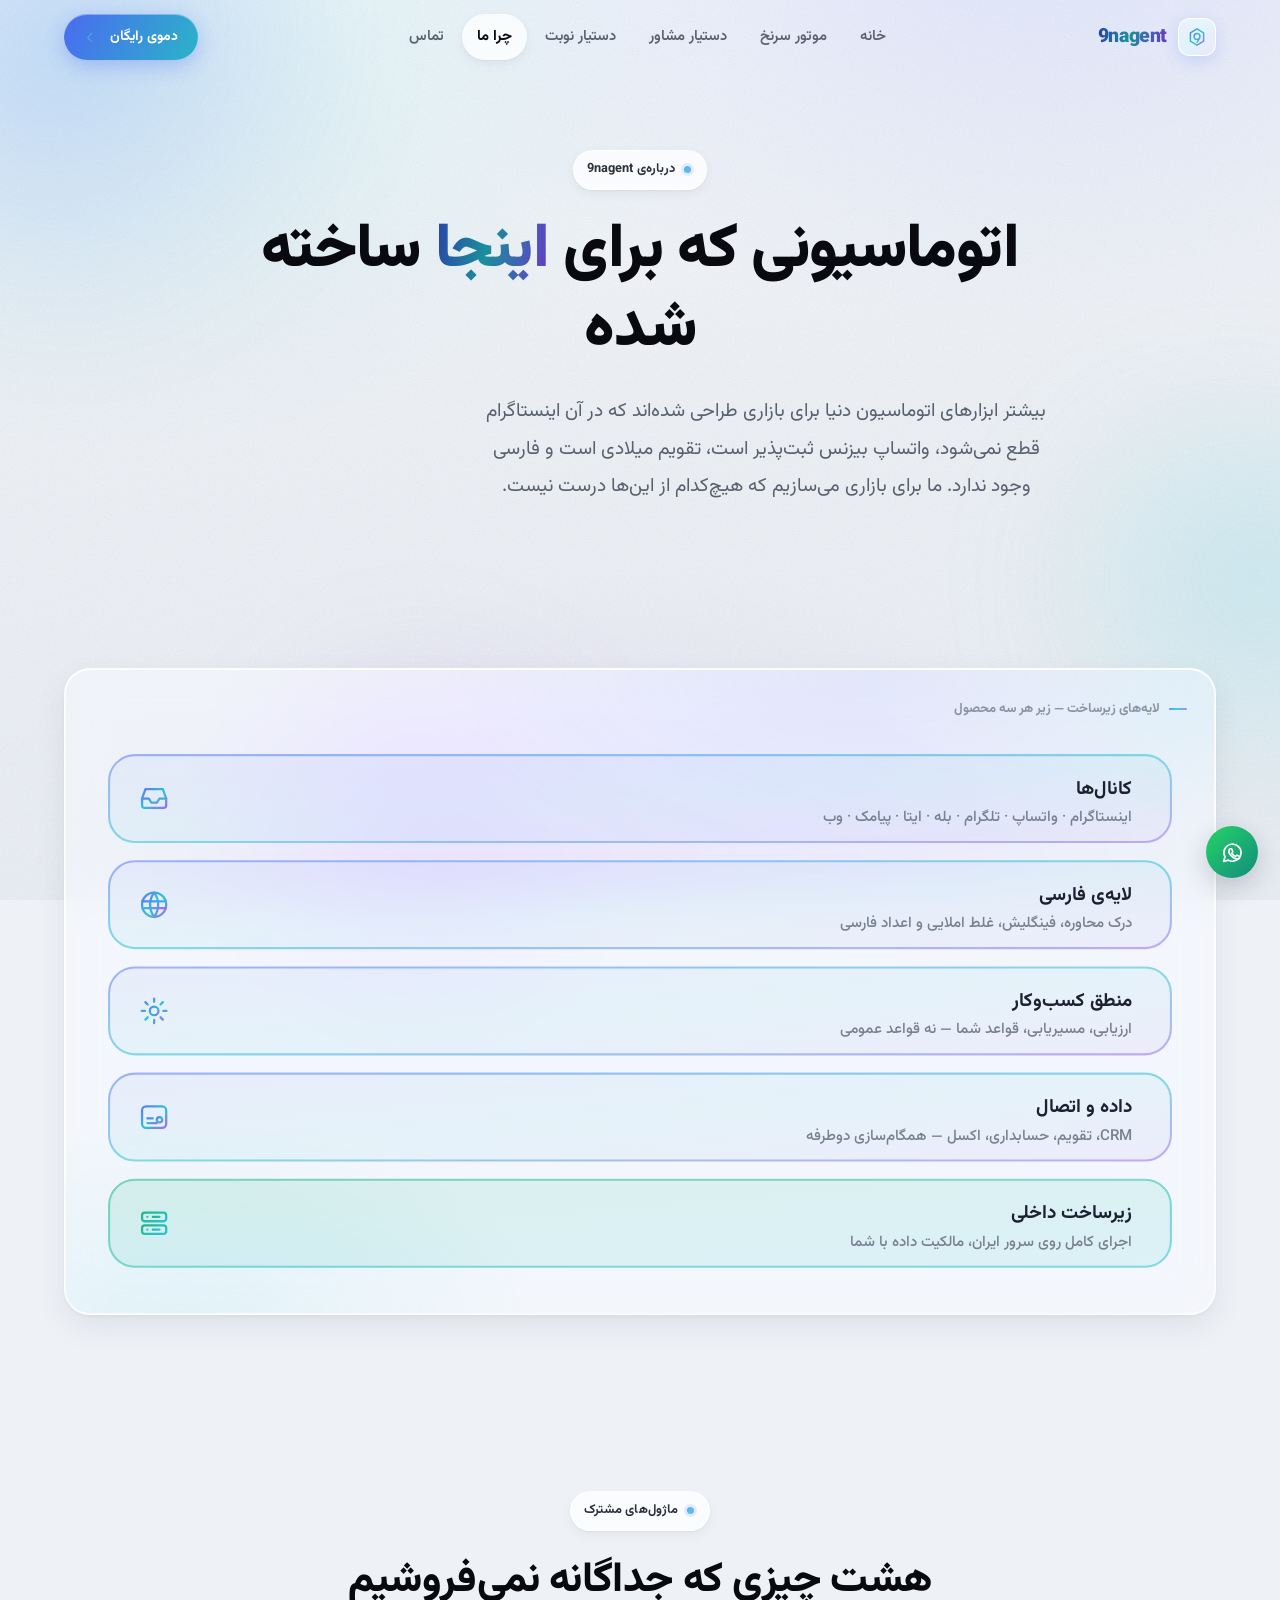
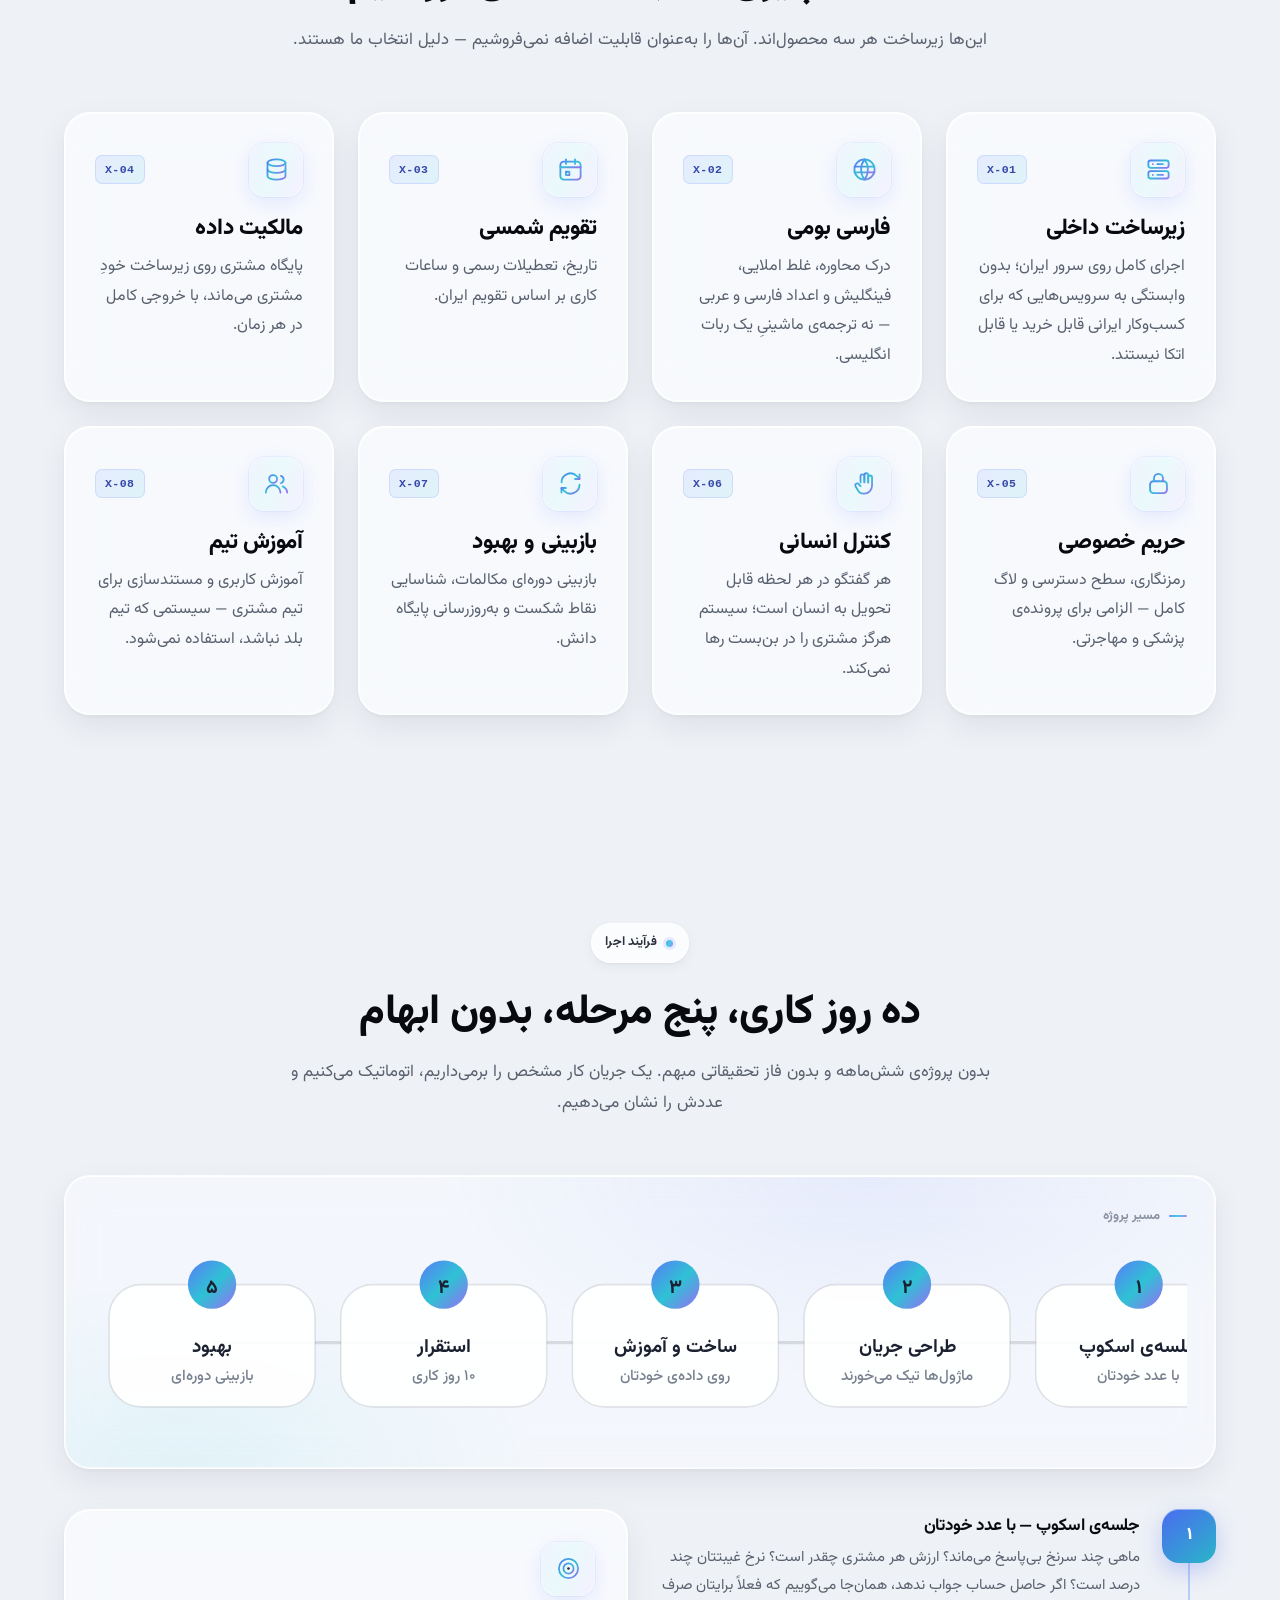
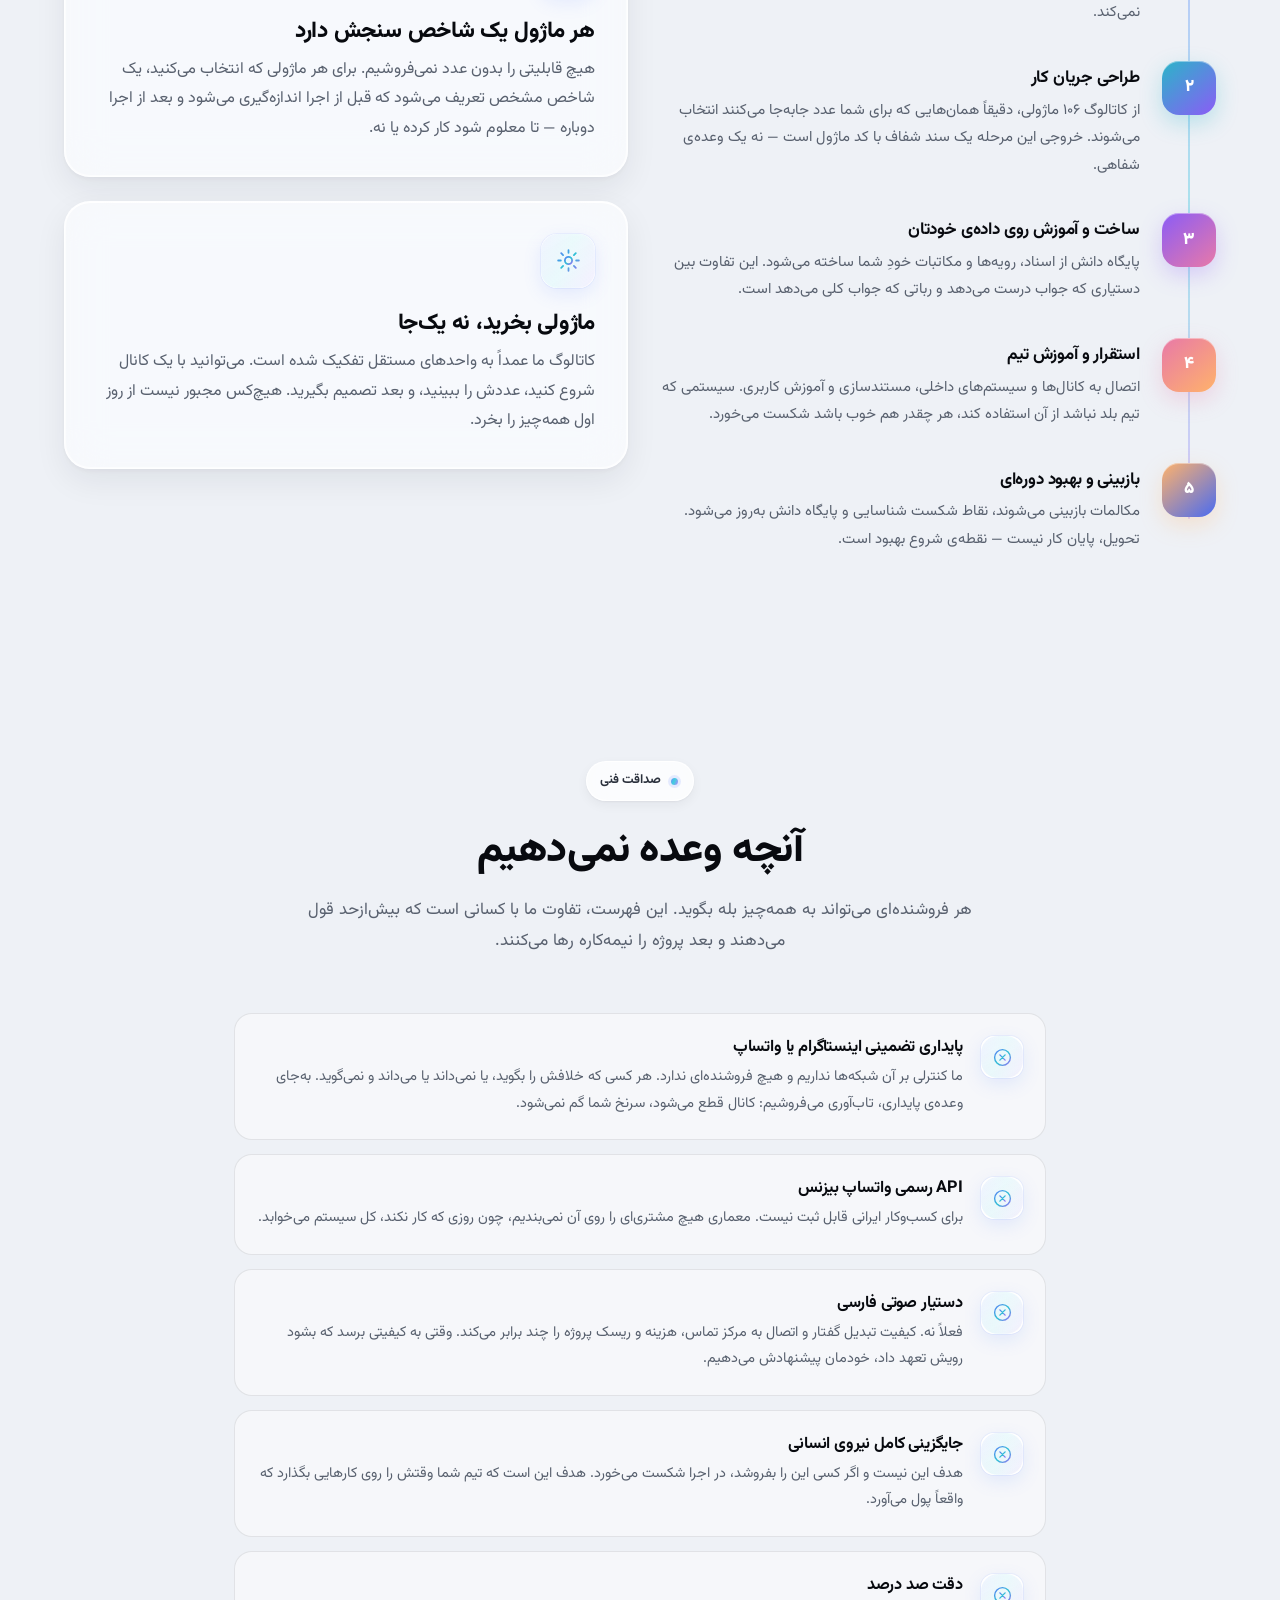
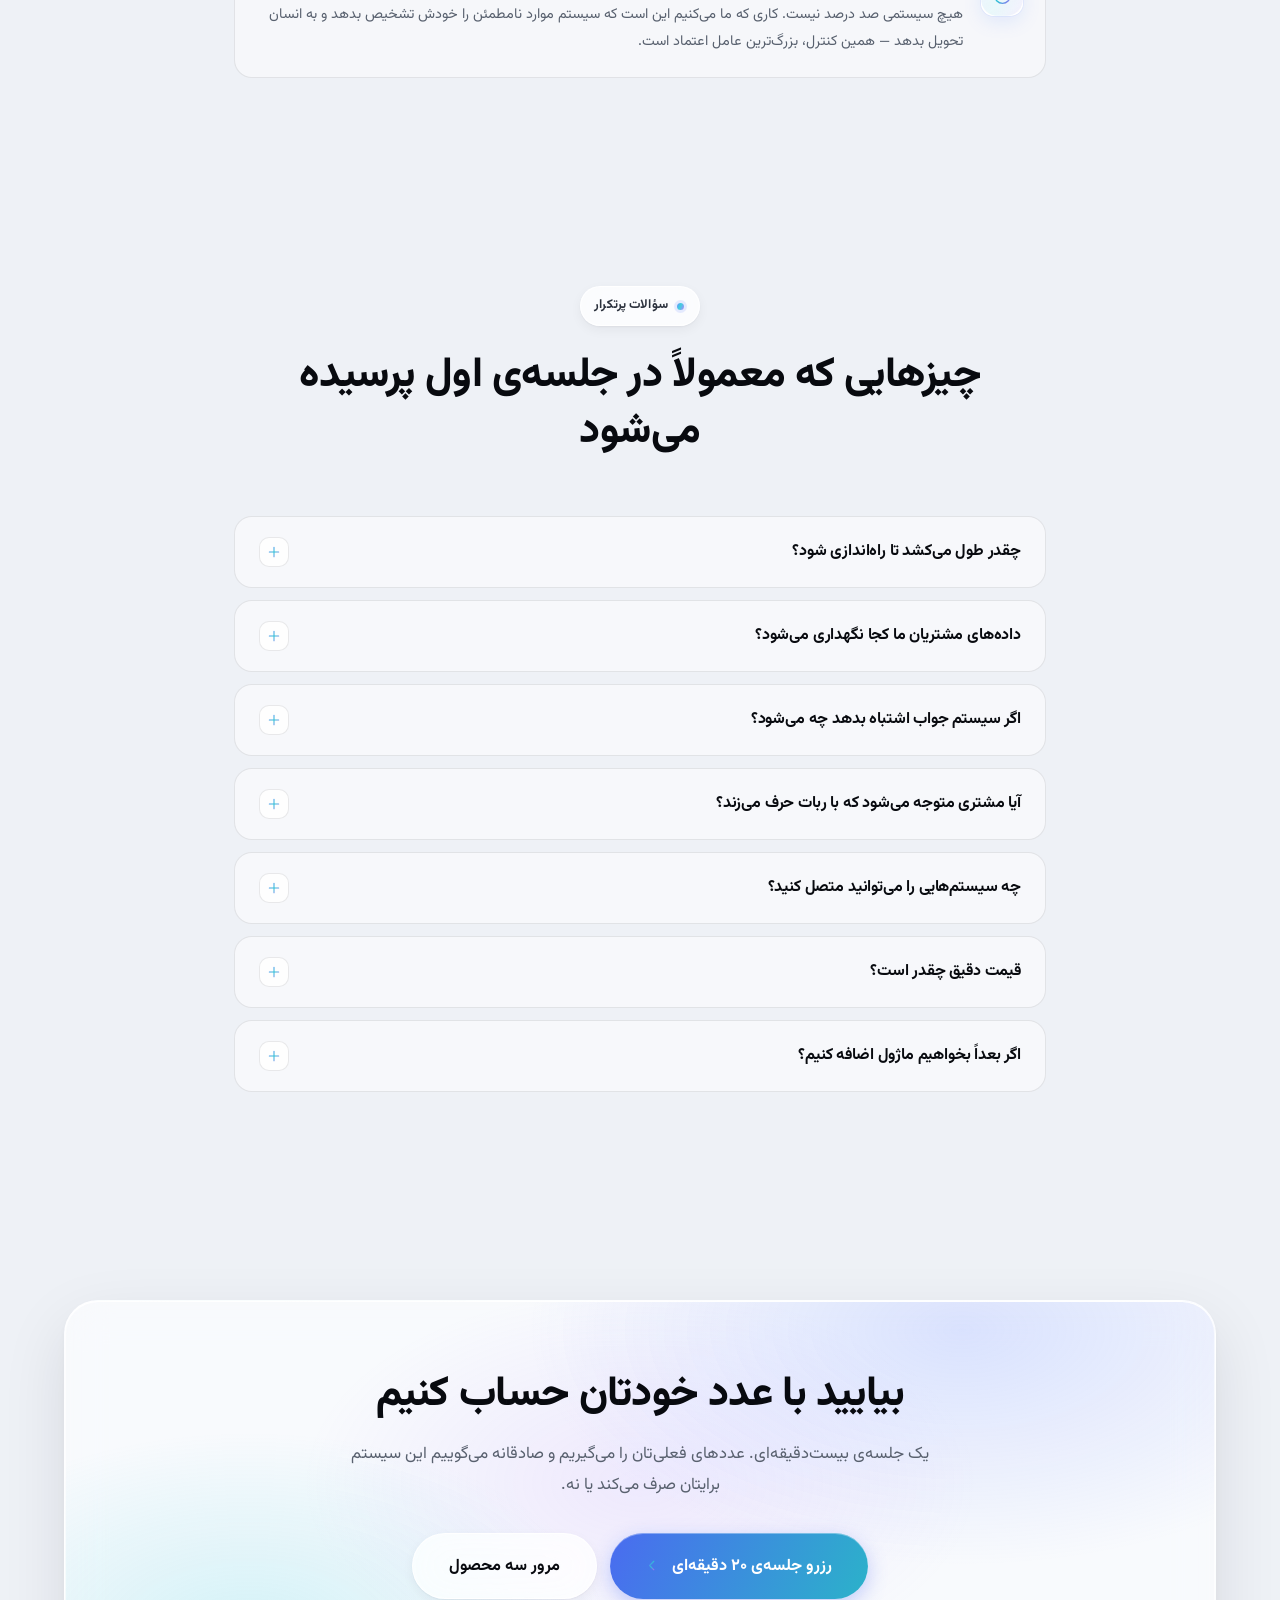
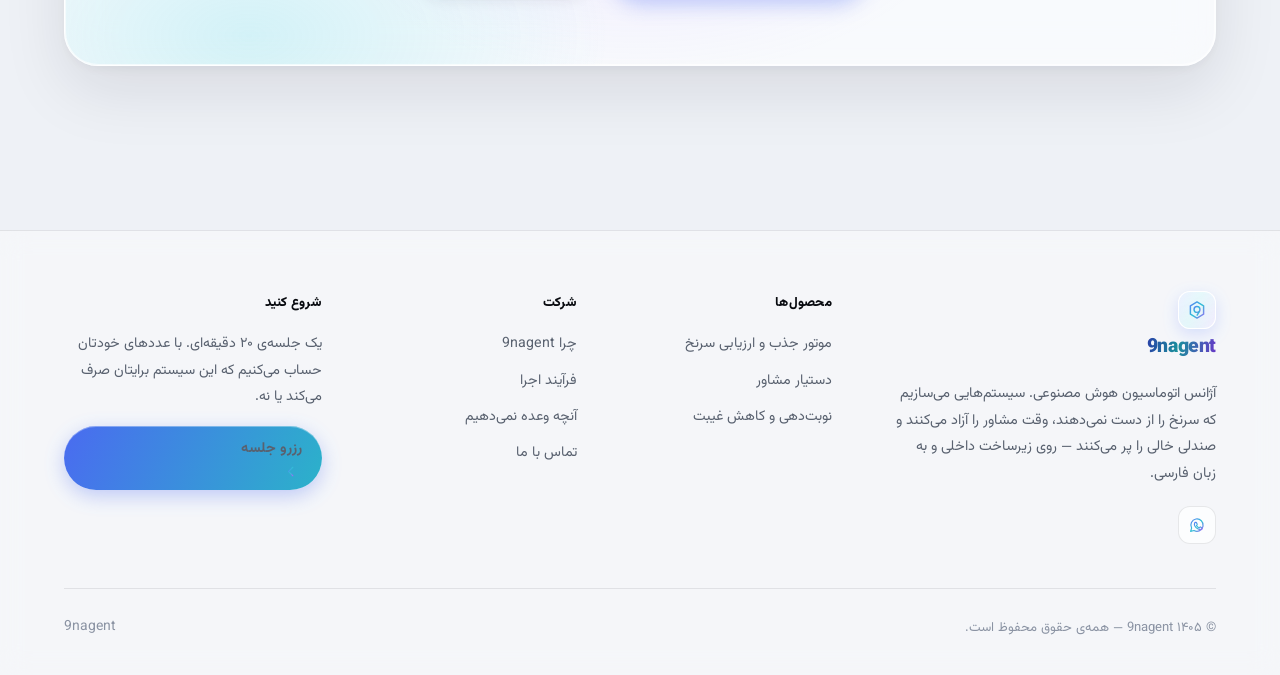
==== commit 1025d098: "Remove redundant contacts" ====
--- a/about.html
+++ b/about.html
@@ -230,9 +230,9 @@
         <p>آژانس اتوماسیون هوش مصنوعی. سیستم‌هایی می‌سازیم که سرنخ را از دست نمی‌دهند، وقت مشاور را آزاد می‌کنند و صندلی خالی را پر می‌کنند — روی زیرساخت داخلی و به زبان فارسی.</p>
         <div class="foot-social">
           <a href="https://wa.me/989017550844" target="_blank" rel="noopener" aria-label="واتساپ"><svg class="ico" viewBox="0 0 24 24" stroke="url(#pg)" aria-hidden="true"><path d="M3.5 20.5l1.3-4.4A8.2 8.2 0 1 1 8 19.3z"/><path d="M8.9 9.2c.4-.9.8-.8 1.2-.8h.6c.2 0 .5 0 .7.6l.8 2c.1.3 0 .5-.1.7l-.5.6c-.2.2-.3.4-.1.7a7 7 0 0 0 3.1 2.7c.3.1.5.1.7-.1l.7-.8c.2-.2.4-.2.6-.1l1.9 1c.3.1.4.3.4.5 0 .8-.6 1.7-1.4 1.9-1 .3-2.3.2-4.5-1a11 11 0 0 1-4-4.2c-.5-1-.7-2.3-.1-3.7z"/></svg></a>
-          <a href="https://t.me/nineagent" target="_blank" rel="noopener" aria-label="تلگرام"><svg class="ico" viewBox="0 0 24 24" stroke="url(#pg)" aria-hidden="true"><path d="M21 4.5L2.8 11.4c-.7.3-.7 1.2 0 1.4l4.6 1.5 1.7 5.2c.2.6 1 .7 1.4.2l2.4-2.6 4.6 3.4c.5.4 1.2.1 1.4-.5L22.4 5.6c.2-.8-.6-1.4-1.4-1.1z"/><path d="M7.4 14.3L18.2 7 10 15.1l-.2 3.6"/></svg></a>
-          <a href="https://instagram.com/9nagent" target="_blank" rel="noopener" aria-label="اینستاگرام"><svg class="ico" viewBox="0 0 24 24" stroke="url(#pg)" aria-hidden="true"><rect x="3" y="3" width="18" height="18" rx="5.5"/><circle cx="12" cy="12" r="4"/><circle cx="17.4" cy="6.6" r=".9" fill="currentColor" stroke="none"/></svg></a>
-          <a href="mailto:hello@9nagent.ir" aria-label="ایمیل"><svg class="ico" viewBox="0 0 24 24" stroke="url(#pg)" aria-hidden="true"><rect x="3" y="5" width="18" height="13" rx="3"/><path d="M3.5 7.5l7.6 5a1.6 1.6 0 0 0 1.8 0l7.6-5"/></svg></a>
+          <!-- <a href="https://t.me/nineagent" target="_blank" rel="noopener" aria-label="تلگرام"><svg class="ico" viewBox="0 0 24 24" stroke="url(#pg)" aria-hidden="true"><path d="M21 4.5L2.8 11.4c-.7.3-.7 1.2 0 1.4l4.6 1.5 1.7 5.2c.2.6 1 .7 1.4.2l2.4-2.6 4.6 3.4c.5.4 1.2.1 1.4-.5L22.4 5.6c.2-.8-.6-1.4-1.4-1.1z"/><path d="M7.4 14.3L18.2 7 10 15.1l-.2 3.6"/></svg></a> -->
+          <!-- <a href="https://instagram.com/9nagent" target="_blank" rel="noopener" aria-label="اینستاگرام"><svg class="ico" viewBox="0 0 24 24" stroke="url(#pg)" aria-hidden="true"><rect x="3" y="3" width="18" height="18" rx="5.5"/><circle cx="12" cy="12" r="4"/><circle cx="17.4" cy="6.6" r=".9" fill="currentColor" stroke="none"/></svg></a> -->
+          <!-- <a href="mailto:hello@9nagent.ir" aria-label="ایمیل"><svg class="ico" viewBox="0 0 24 24" stroke="url(#pg)" aria-hidden="true"><rect x="3" y="5" width="18" height="13" rx="3"/><path d="M3.5 7.5l7.6 5a1.6 1.6 0 0 0 1.8 0l7.6-5"/></svg></a> -->
         </div>
       </div>
       <div class="foot-col">
@@ -265,9 +265,9 @@
   <a href="https://wa.me/989017550844" target="_blank" rel="noopener" class="float-btn float-wa" aria-label="واتساپ">
     <svg class="ico" viewBox="0 0 24 24" stroke="#fff" stroke-width="1.7"><path d="M3.5 20.5l1.3-4.4A8.2 8.2 0 1 1 8 19.3z"/><path d="M8.9 9.2c.4-.9.8-.8 1.2-.8h.6c.2 0 .5 0 .7.6l.8 2c.1.3 0 .5-.1.7l-.5.6c-.2.2-.3.4-.1.7a7 7 0 0 0 3.1 2.7c.3.1.5.1.7-.1l.7-.8c.2-.2.4-.2.6-.1l1.9 1c.3.1.4.3.4.5 0 .8-.6 1.7-1.4 1.9-1 .3-2.3.2-4.5-1a11 11 0 0 1-4-4.2c-.5-1-.7-2.3-.1-3.7z"/></svg>
   </a>
-  <a href="https://t.me/nineagent" target="_blank" rel="noopener" class="float-btn float-tg" aria-label="تلگرام">
+  <!-- <a href="https://t.me/nineagent" target="_blank" rel="noopener" class="float-btn float-tg" aria-label="تلگرام">
     <svg class="ico" viewBox="0 0 24 24" stroke="#fff" stroke-width="1.7"><path d="M21 4.5L2.8 11.4c-.7.3-.7 1.2 0 1.4l4.6 1.5 1.7 5.2c.2.6 1 .7 1.4.2l2.4-2.6 4.6 3.4c.5.4 1.2.1 1.4-.5L22.4 5.6c.2-.8-.6-1.4-1.4-1.1z"/><path d="M7.4 14.3L18.2 7 10 15.1l-.2 3.6"/></svg>
-  </a>
+  </a> -->
 </div>
 
 <script src="assets/js/main.js"></script>
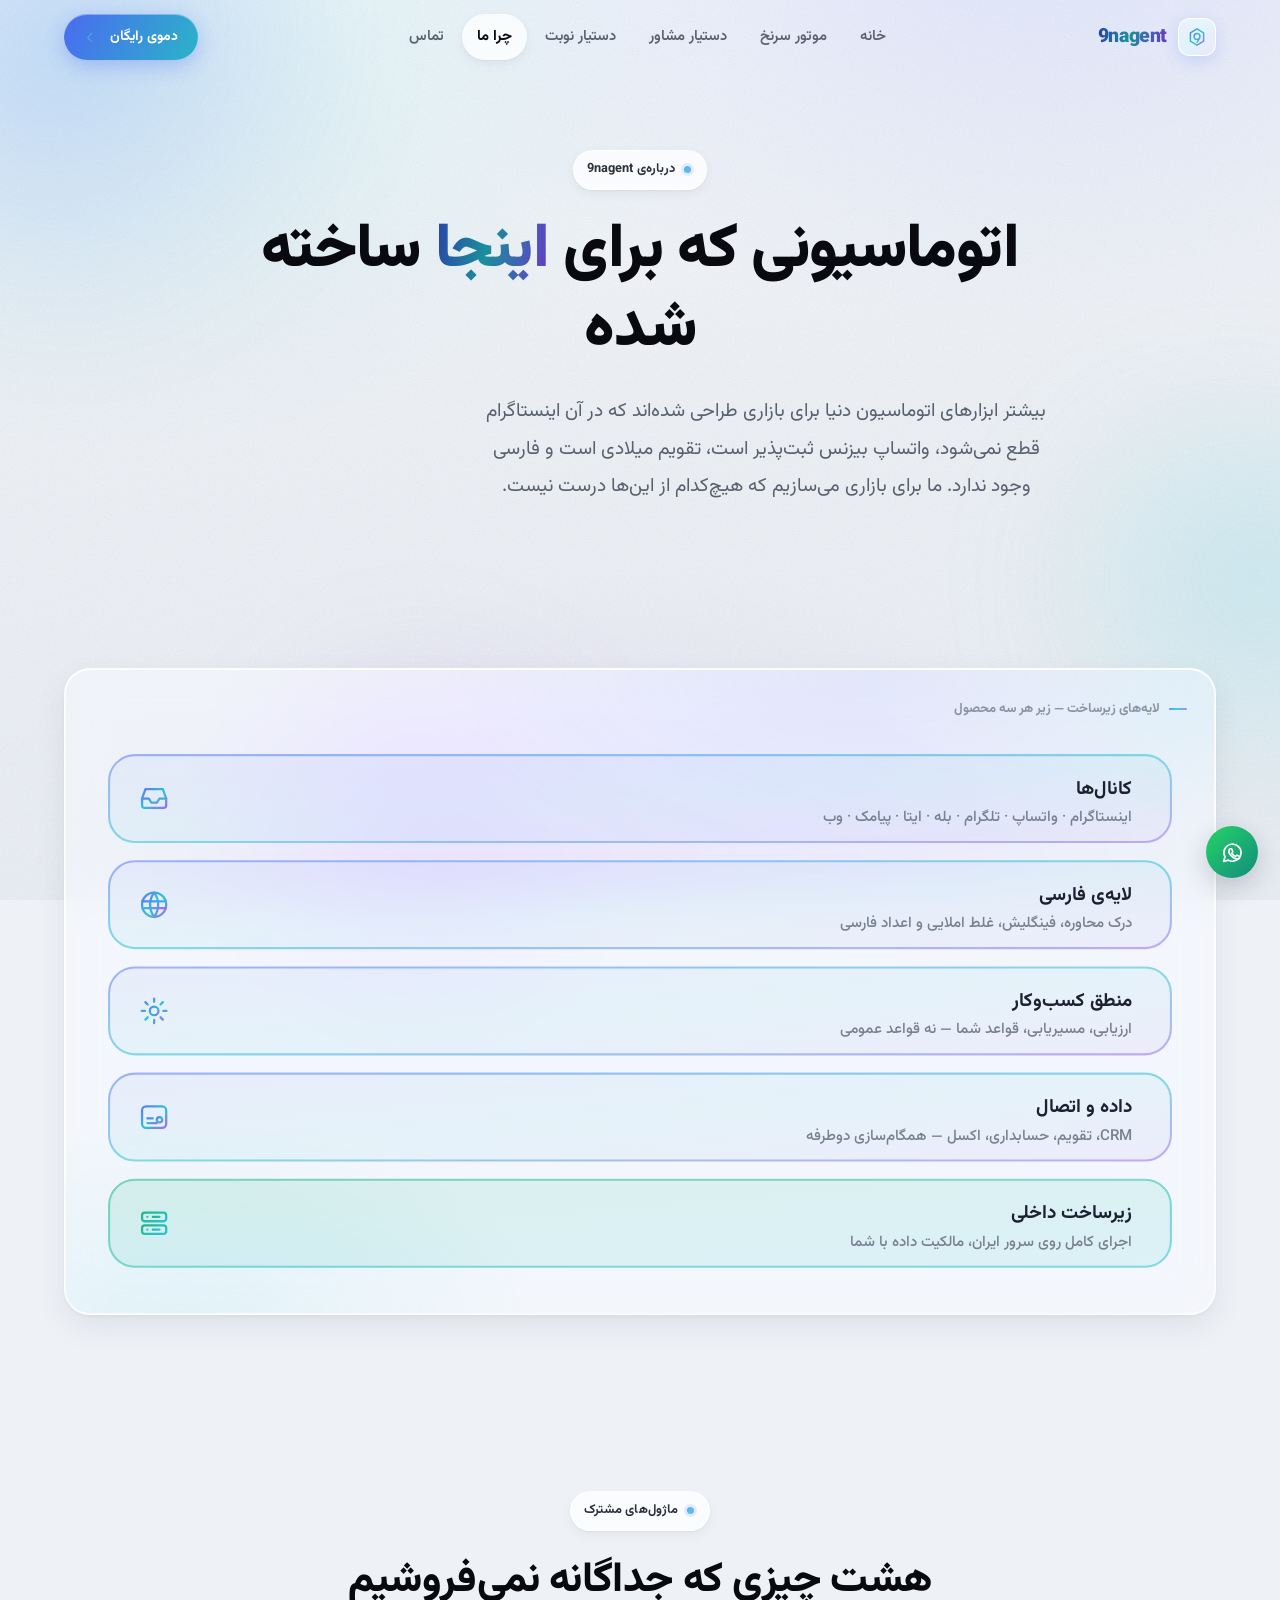
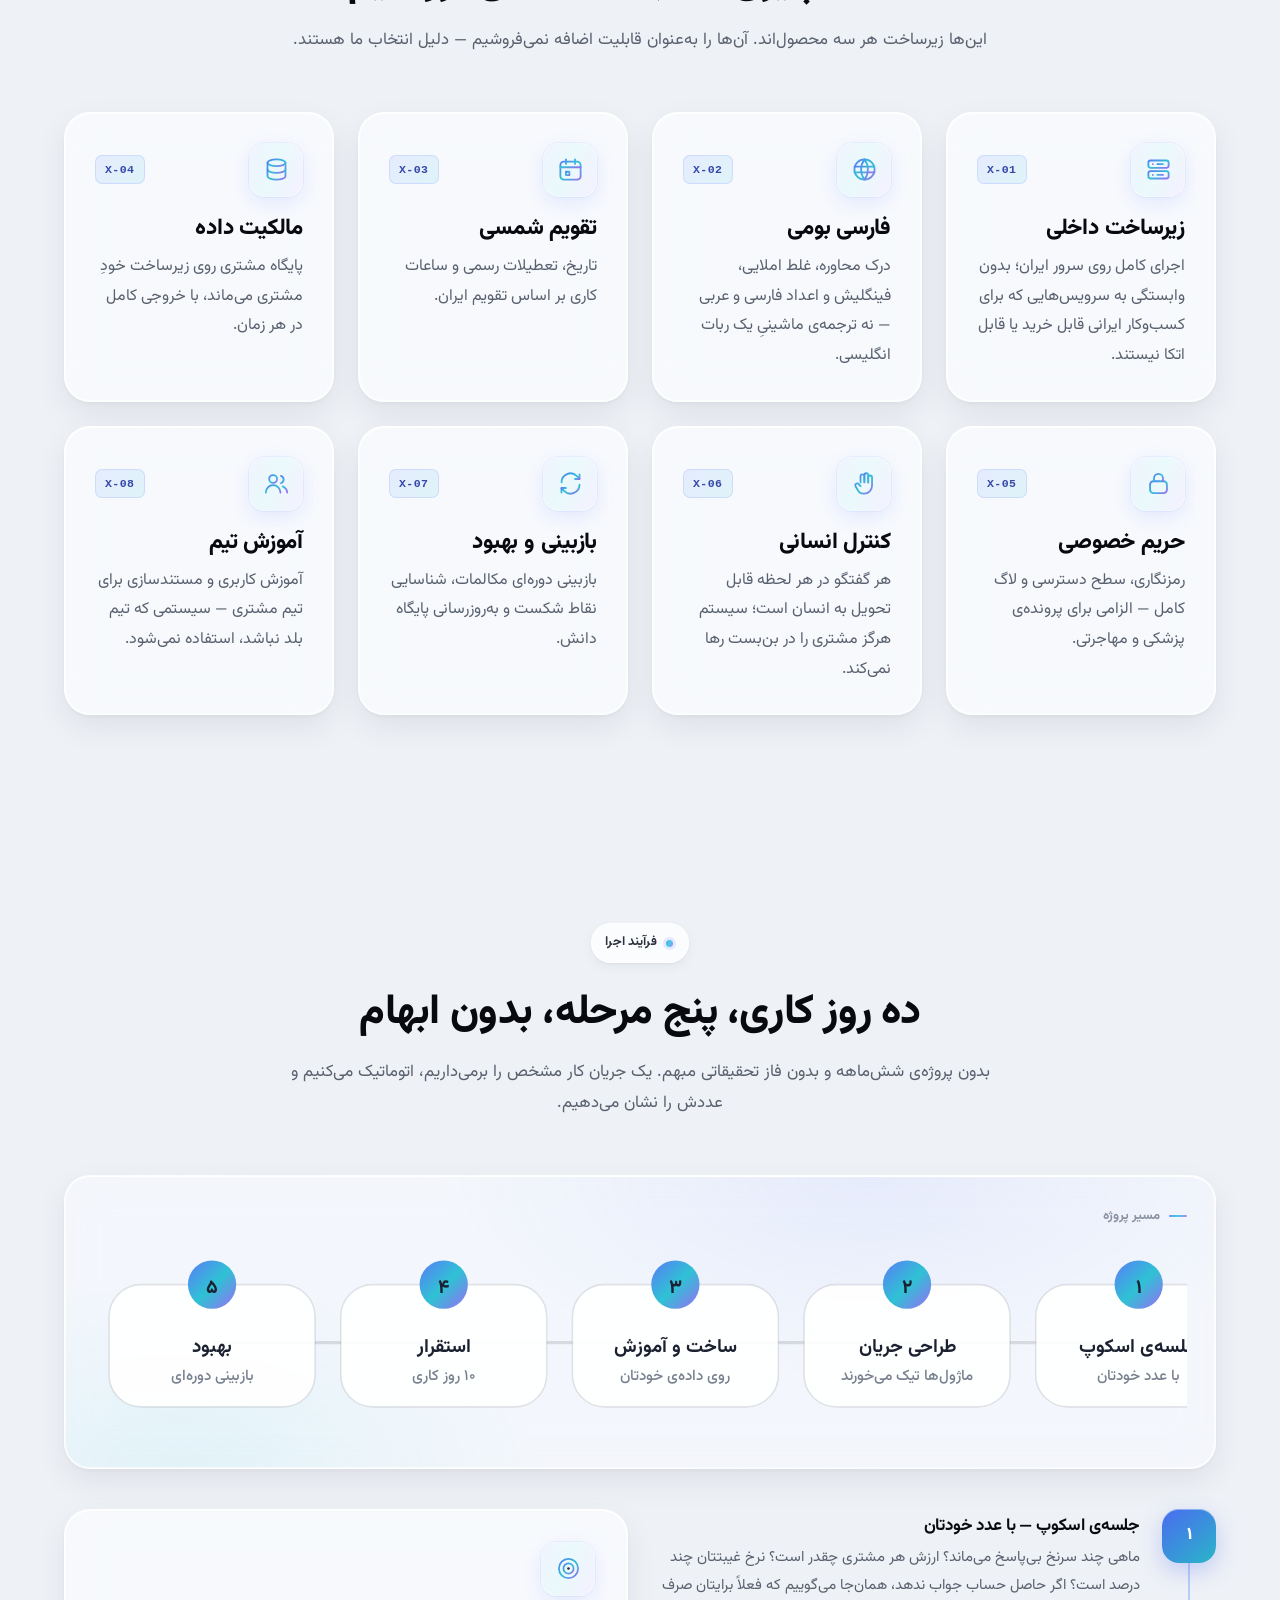
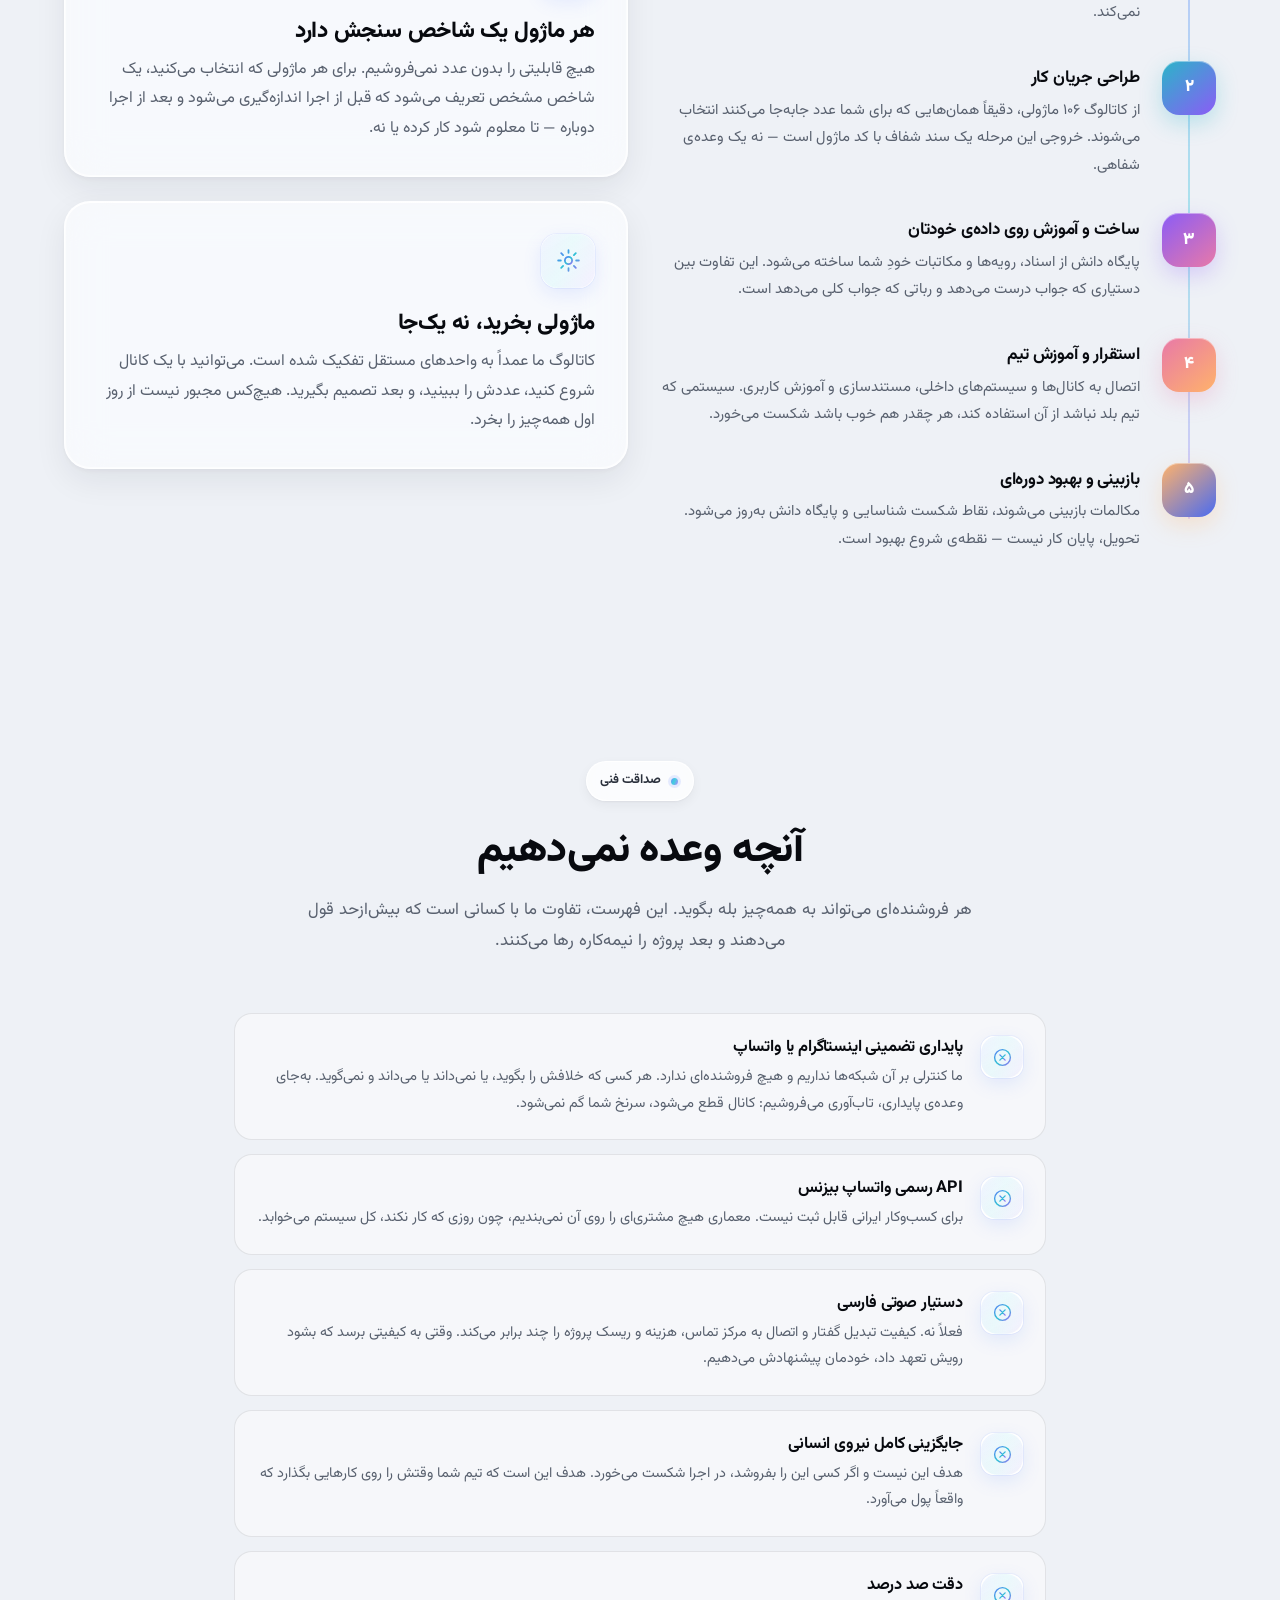
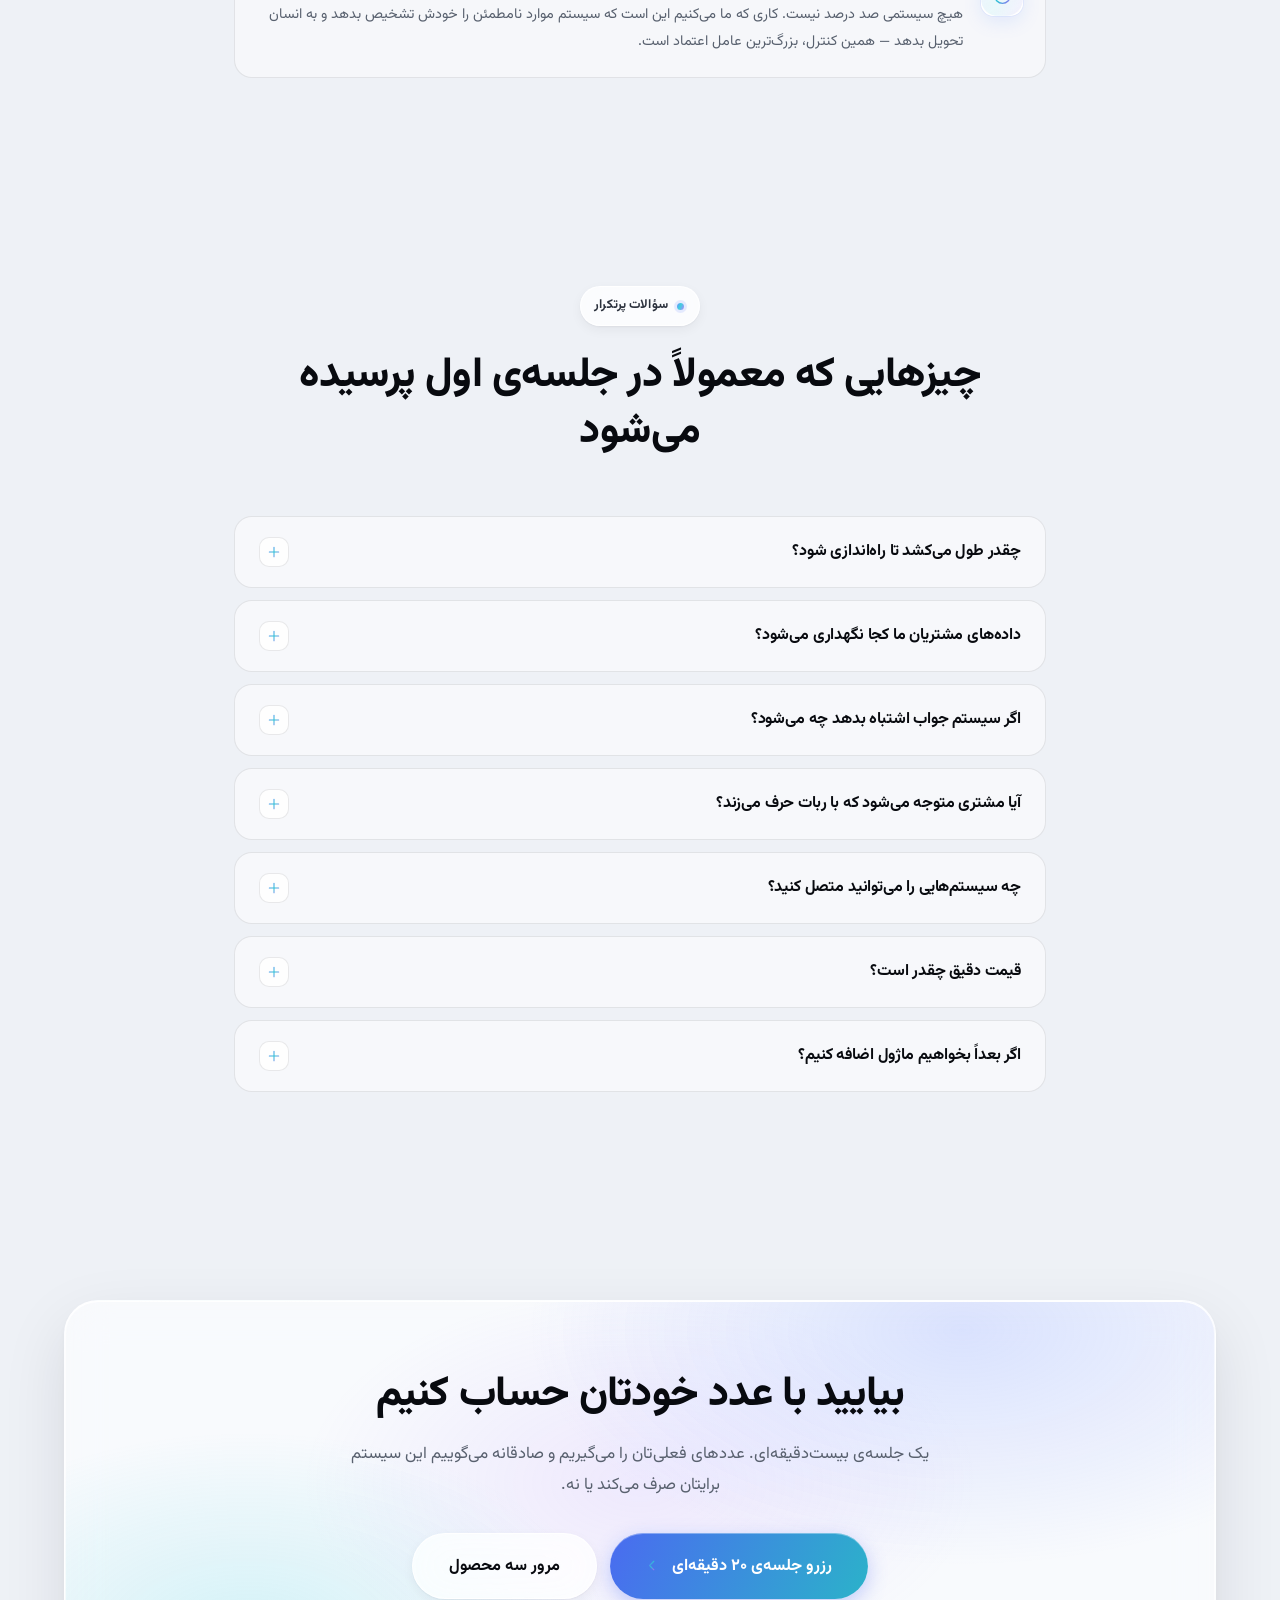
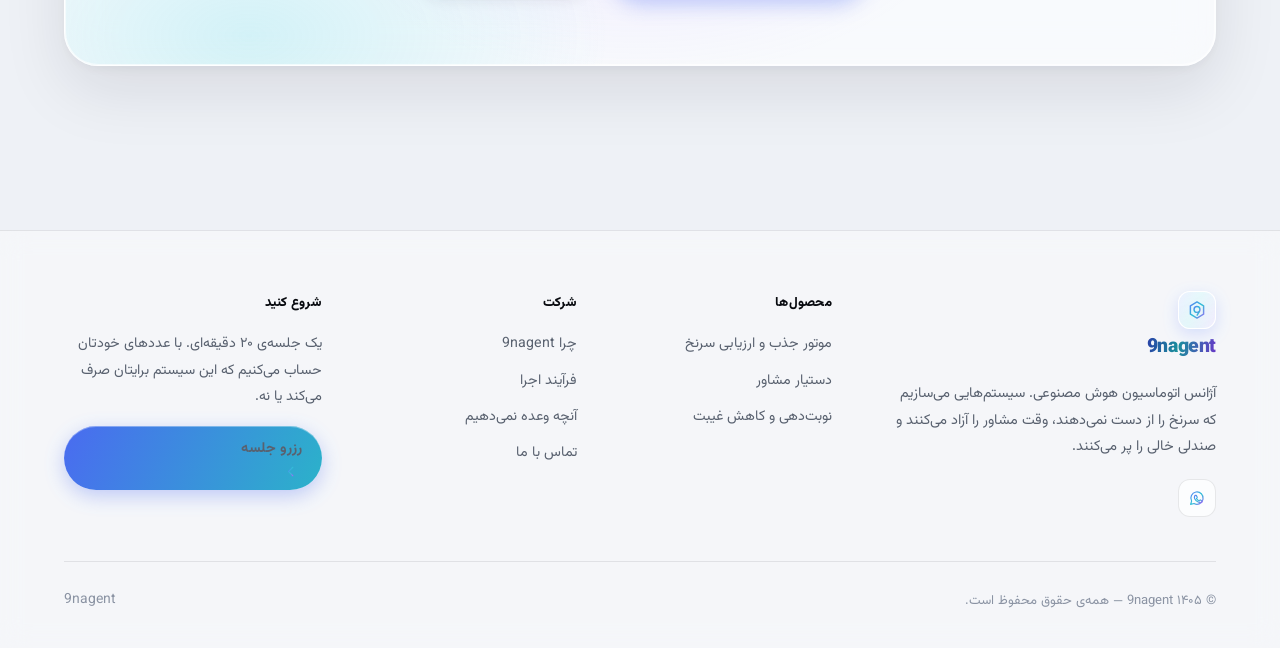
==== commit 02c1f094: "remove redundant slogan" ====
--- a/about.html
+++ b/about.html
@@ -227,7 +227,7 @@
           <span class="logo-mark"><svg class="ico" viewBox="0 0 24 24" stroke="url(#pg)" aria-hidden="true"><path d="M12 3.2l7.2 4.2v9.2L12 20.8 4.8 16.6V7.4z"/><path d="M12 8.2a3.2 3.2 0 1 0 0 6.4 3.2 3.2 0 0 0 3.2-3.2c0-2.6-1.6-3.2-3.2-3.2z"/><path d="M14.6 13.4l-2.4 4.2"/></svg></span>
           <span class="logo-word">9nagent</span>
         </a>
-        <p>آژانس اتوماسیون هوش مصنوعی. سیستم‌هایی می‌سازیم که سرنخ را از دست نمی‌دهند، وقت مشاور را آزاد می‌کنند و صندلی خالی را پر می‌کنند — روی زیرساخت داخلی و به زبان فارسی.</p>
+        <p>آژانس اتوماسیون هوش مصنوعی. سیستم‌هایی می‌سازیم که سرنخ را از دست نمی‌دهند، وقت مشاور را آزاد می‌کنند و صندلی خالی را پر می‌کنند.</p>
         <div class="foot-social">
           <a href="https://wa.me/989017550844" target="_blank" rel="noopener" aria-label="واتساپ"><svg class="ico" viewBox="0 0 24 24" stroke="url(#pg)" aria-hidden="true"><path d="M3.5 20.5l1.3-4.4A8.2 8.2 0 1 1 8 19.3z"/><path d="M8.9 9.2c.4-.9.8-.8 1.2-.8h.6c.2 0 .5 0 .7.6l.8 2c.1.3 0 .5-.1.7l-.5.6c-.2.2-.3.4-.1.7a7 7 0 0 0 3.1 2.7c.3.1.5.1.7-.1l.7-.8c.2-.2.4-.2.6-.1l1.9 1c.3.1.4.3.4.5 0 .8-.6 1.7-1.4 1.9-1 .3-2.3.2-4.5-1a11 11 0 0 1-4-4.2c-.5-1-.7-2.3-.1-3.7z"/></svg></a>
           <!-- <a href="https://t.me/nineagent" target="_blank" rel="noopener" aria-label="تلگرام"><svg class="ico" viewBox="0 0 24 24" stroke="url(#pg)" aria-hidden="true"><path d="M21 4.5L2.8 11.4c-.7.3-.7 1.2 0 1.4l4.6 1.5 1.7 5.2c.2.6 1 .7 1.4.2l2.4-2.6 4.6 3.4c.5.4 1.2.1 1.4-.5L22.4 5.6c.2-.8-.6-1.4-1.4-1.1z"/><path d="M7.4 14.3L18.2 7 10 15.1l-.2 3.6"/></svg></a> -->
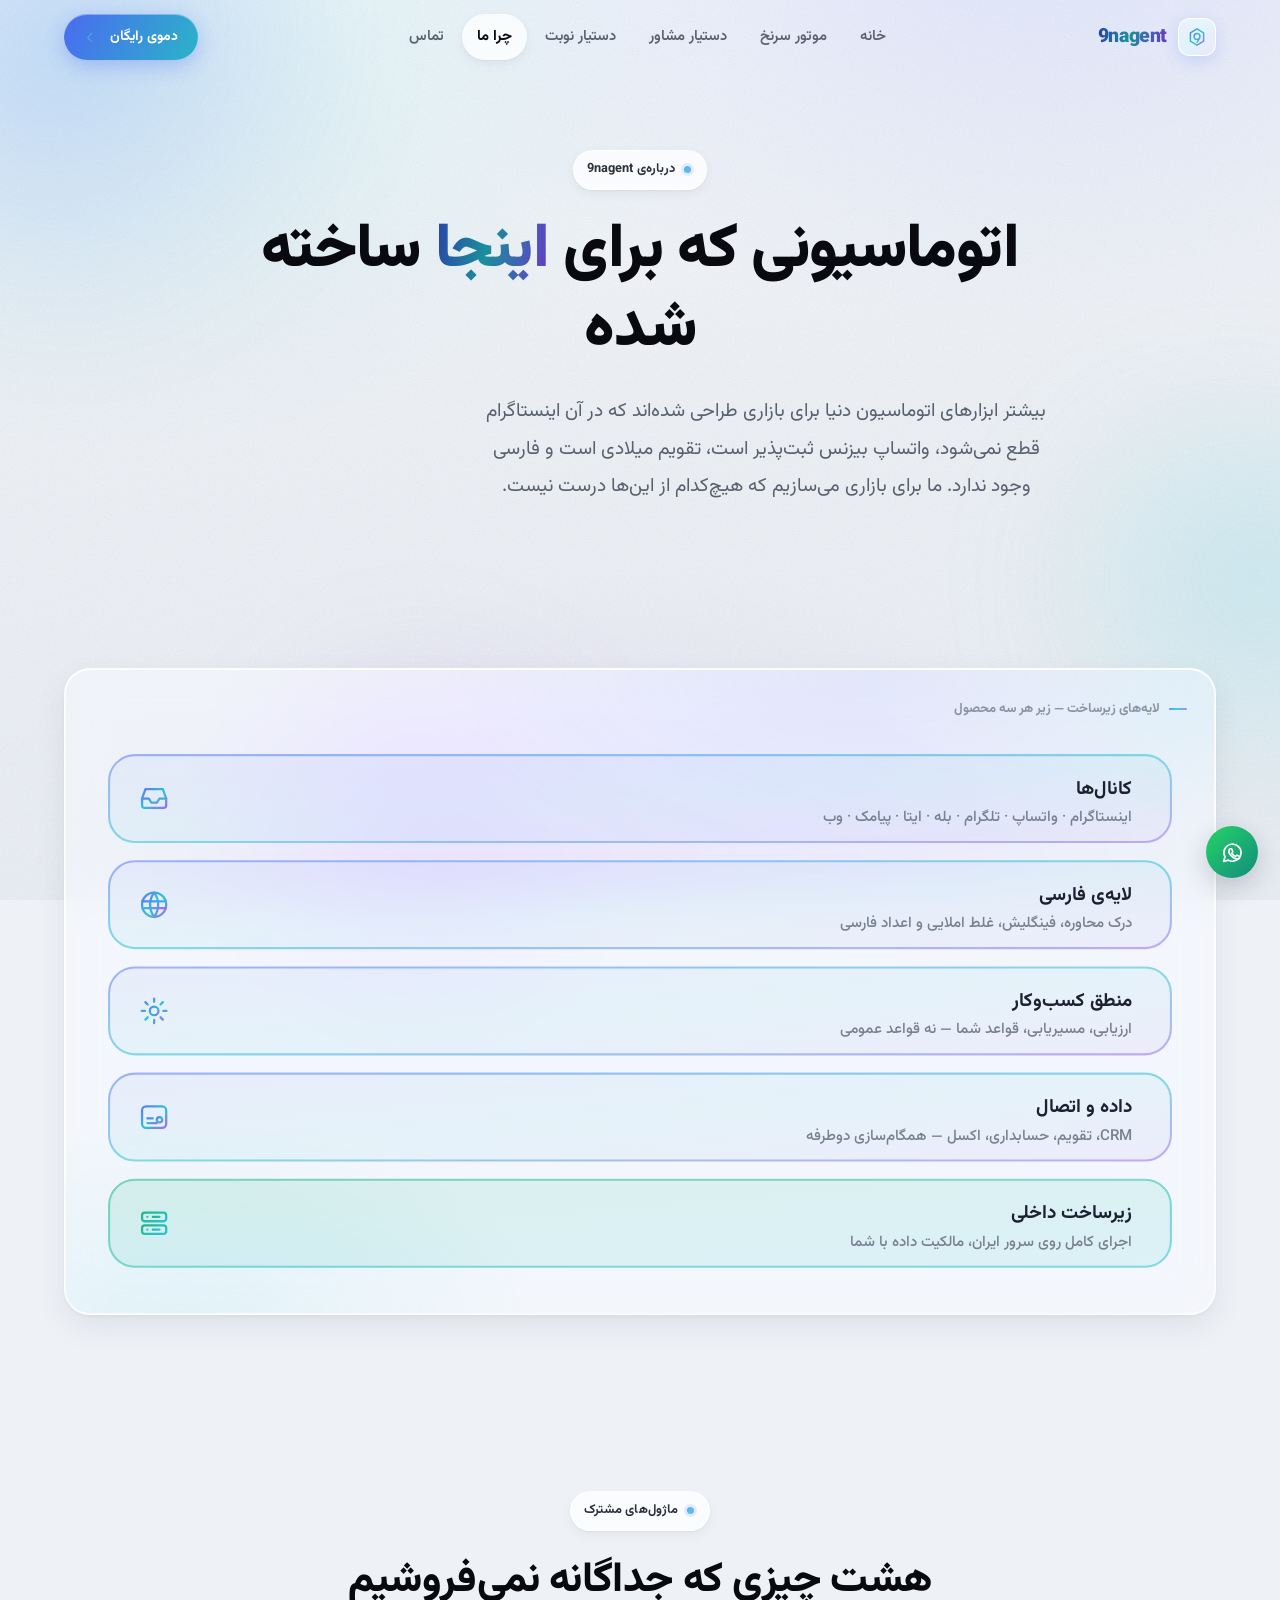
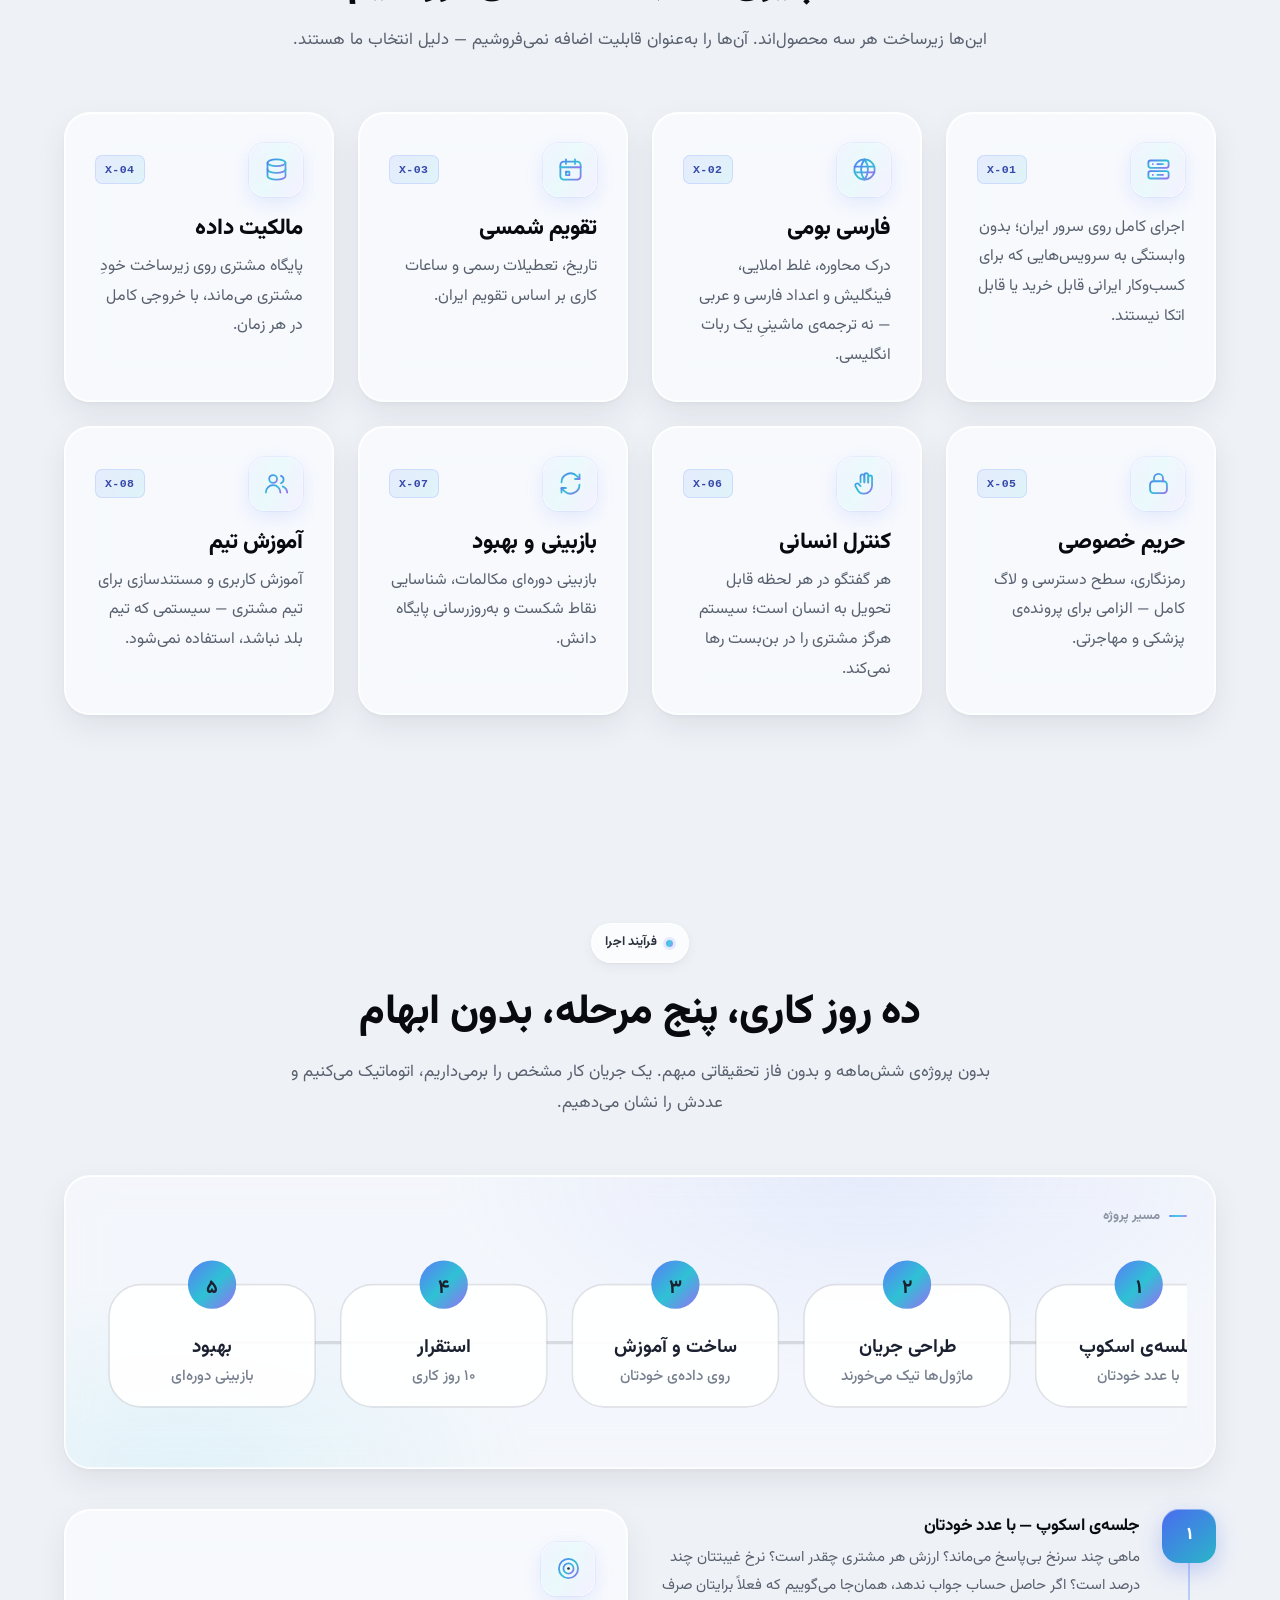
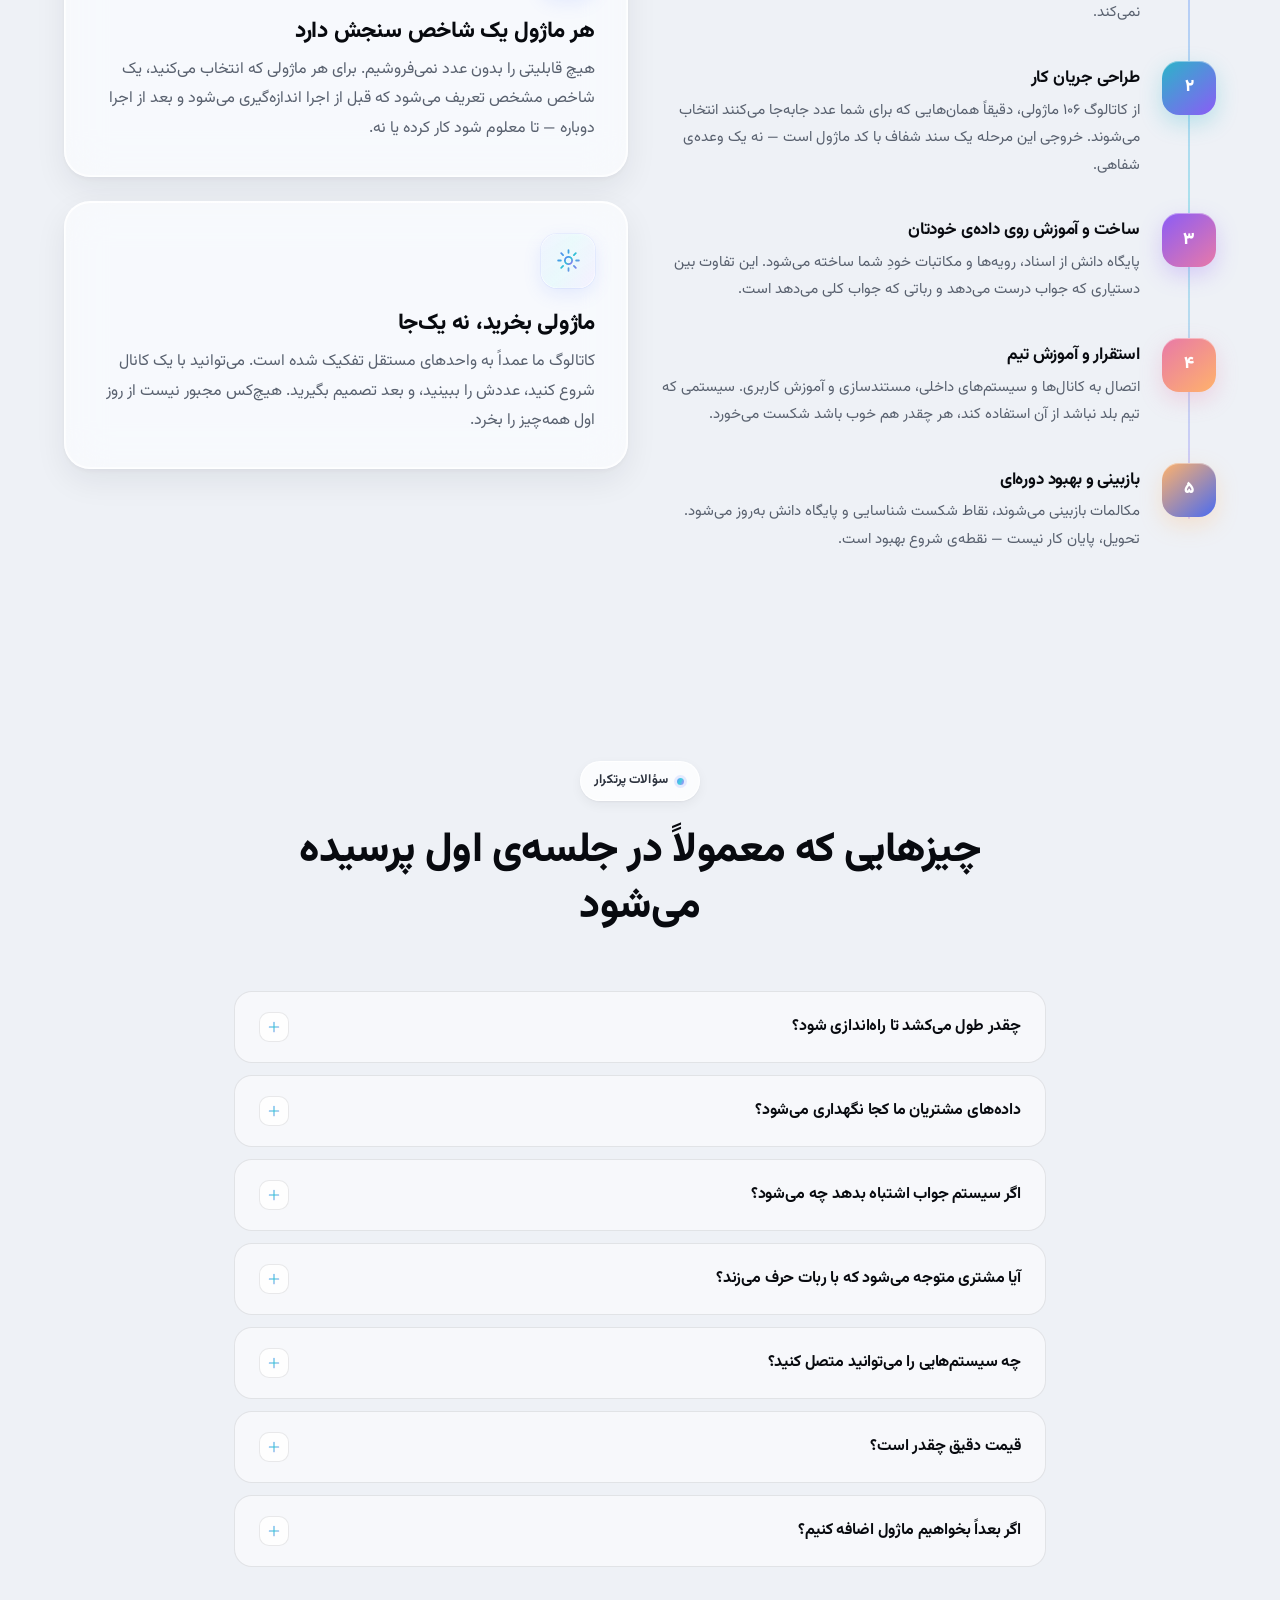
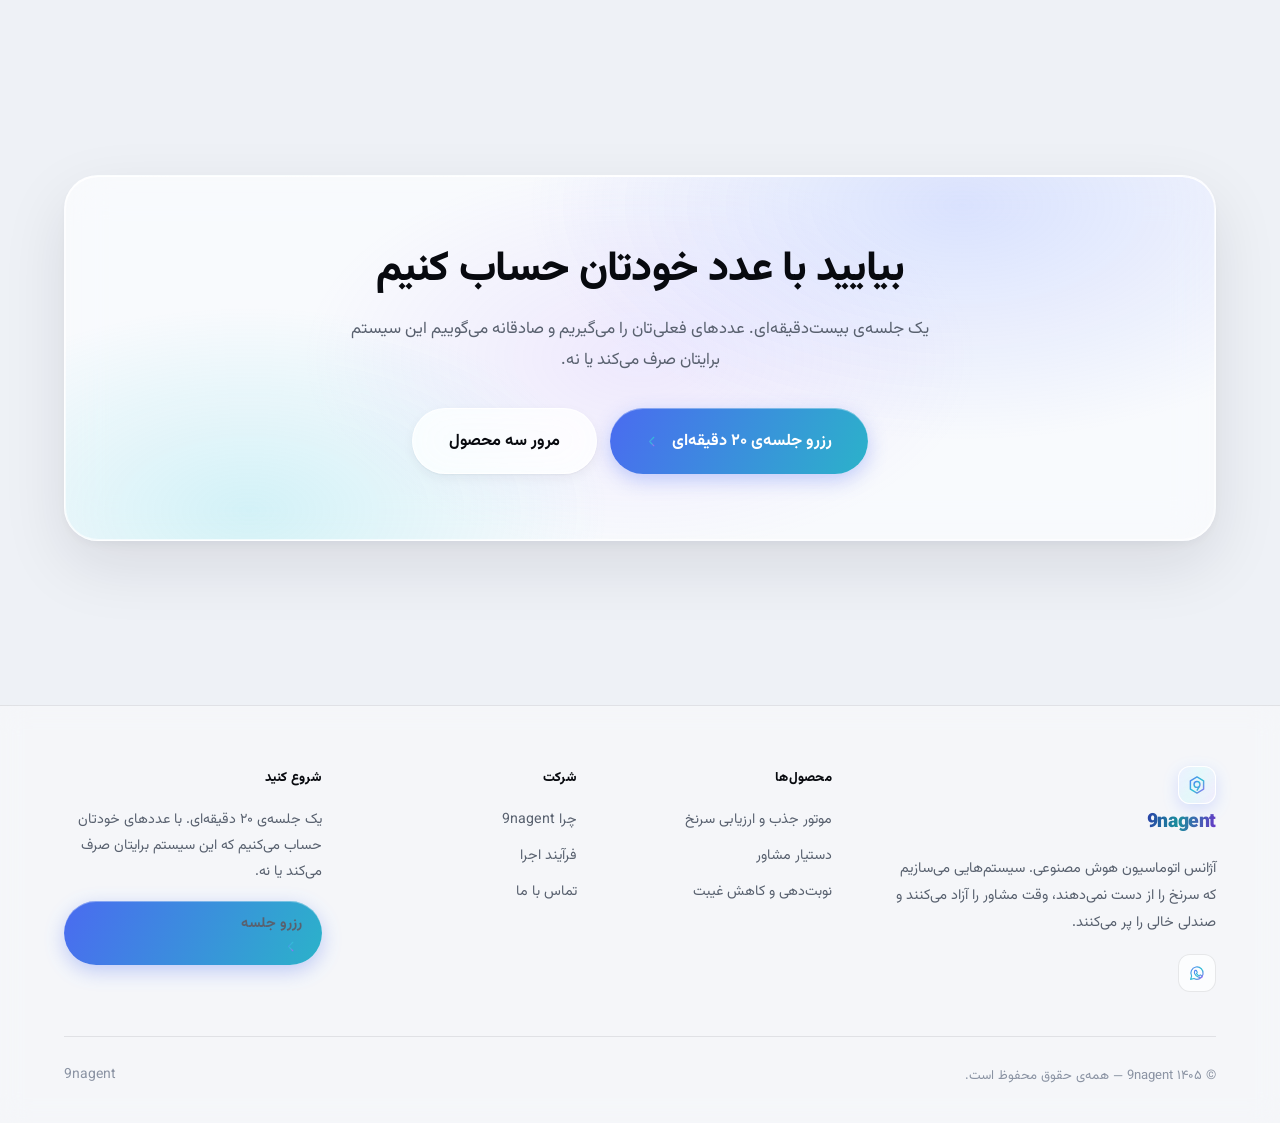
==== commit c28846eb: "remove honesty" ====
--- a/about.html
+++ b/about.html
@@ -3,11 +3,11 @@
 <head>
 <meta charset="utf-8">
 <meta name="viewport" content="width=device-width, initial-scale=1">
-<title>چرا 9nagent | زیرساخت داخلی، فارسی بومی، مالکیت داده</title>
-<meta name="description" content="9nagent روی زیرساخت داخلی اجرا می‌شود، فارسی محاوره را می‌فهمد، داده را دست شما نگه می‌دارد و صادقانه می‌گوید چه چیزی را نمی‌تواند وعده بدهد.">
+<title>چرا 9nagent </title>
+<meta name="description" content="9nagent اجرا می‌شود، فارسی محاوره را می‌فهمد، داده را دست شما نگه می‌دارد و صادقانه می‌گوید چه چیزی را نمی‌تواند وعده بدهد.">
 <meta name="theme-color" content="#eef1f6">
-<meta property="og:title" content="چرا 9nagent | زیرساخت داخلی، فارسی بومی، مالکیت داده">
-<meta property="og:description" content="9nagent روی زیرساخت داخلی اجرا می‌شود، فارسی محاوره را می‌فهمد، داده را دست شما نگه می‌دارد و صادقانه می‌گوید چه چیزی را نمی‌تواند وعده بدهد.">
+<meta property="og:title" content="چرا 9nagent | فارسی بومی، مالکیت داده">
+<meta property="og:description" content="9nagent فارسی محاوره را می‌فهمد، داده را دست شما نگه می‌دارد و صادقانه می‌گوید چه چیزی را نمی‌تواند وعده بدهد.">
 <meta property="og:type" content="website">
 <meta property="og:locale" content="fa_IR">
 <link rel="preload" href="assets/fonts/Vazirmatn-var.woff2" as="font" type="font/woff2" crossorigin>
@@ -90,7 +90,7 @@
     <div class="grid g-4"><div class="card rv rv-d1">
       <div class="flex aic jcb mb-16"><div class="itile" style="margin-bottom:0"><svg class="ico" viewBox="0 0 24 24" stroke="url(#pg)" aria-hidden="true"><rect x="3" y="4" width="18" height="6.5" rx="2"/><rect x="3" y="13.5" width="18" height="6.5" rx="2"/><path d="M7 7.2h.01M7 16.8h.01"/><path d="M11 7.2h5M11 16.8h5"/></svg></div>
       <span class="chip-code">X-01</span></div>
-      <h3 class="mb-8">زیرساخت داخلی</h3><p>اجرای کامل روی سرور ایران؛ بدون وابستگی به سرویس‌هایی که برای کسب‌وکار ایرانی قابل خرید یا قابل اتکا نیستند.</p></div><div class="card rv rv-d2">
+      <h3 class="mb-8"></h3><p>اجرای کامل روی سرور ایران؛ بدون وابستگی به سرویس‌هایی که برای کسب‌وکار ایرانی قابل خرید یا قابل اتکا نیستند.</p></div><div class="card rv rv-d2">
       <div class="flex aic jcb mb-16"><div class="itile" style="margin-bottom:0"><svg class="ico" viewBox="0 0 24 24" stroke="url(#pg)" aria-hidden="true"><circle cx="12" cy="12" r="9"/><path d="M3.2 9.5h17.6M3.2 14.5h17.6"/><path d="M12 3a15 15 0 0 1 0 18M12 3a15 15 0 0 0 0 18"/></svg></div>
       <span class="chip-code">X-02</span></div>
       <h3 class="mb-8">فارسی بومی</h3><p>درک محاوره، غلط املایی، فینگلیش و اعداد فارسی و عربی — نه ترجمه‌ی ماشینیِ یک ربات انگلیسی.</p></div><div class="card rv rv-d3">
@@ -157,21 +157,6 @@
   </div>
 </section>
 
-<section class="sec" id="honesty">
-  <div class="wrap wrap-narrow">
-    <div class="sec-head center rv">
-      <div class="eyebrow"><span class="dot"></span>صداقت فنی</div>
-      <h2>آنچه وعده نمی‌دهیم</h2>
-      <p>هر فروشنده‌ای می‌تواند به همه‌چیز بله بگوید. این فهرست، تفاوت ما با کسانی است که بیش‌ازحد قول می‌دهند و بعد پروژه را نیمه‌کاره رها می‌کنند.</p>
-    </div>
-    <div class="grid" style="gap:14px"><div class="frow rv"><div class="itile itile-sm"><svg class="ico" viewBox="0 0 24 24" stroke="url(#pg)" aria-hidden="true"><circle cx="12" cy="12" r="9"/><path d="M9 9l6 6M15 9l-6 6"/></svg></div>
-      <div><h4>پایداری تضمینی اینستاگرام یا واتساپ</h4><p>ما کنترلی بر آن شبکه‌ها نداریم و هیچ فروشنده‌ای ندارد. هر کسی که خلافش را بگوید، یا نمی‌داند یا می‌داند و نمی‌گوید. به‌جای وعده‌ی پایداری، تاب‌آوری می‌فروشیم: کانال قطع می‌شود، سرنخ شما گم نمی‌شود.</p></div></div><div class="frow rv"><div class="itile itile-sm"><svg class="ico" viewBox="0 0 24 24" stroke="url(#pg)" aria-hidden="true"><circle cx="12" cy="12" r="9"/><path d="M9 9l6 6M15 9l-6 6"/></svg></div>
-      <div><h4>API رسمی واتساپ بیزنس</h4><p>برای کسب‌وکار ایرانی قابل ثبت نیست. معماری هیچ مشتری‌ای را روی آن نمی‌بندیم، چون روزی که کار نکند، کل سیستم می‌خوابد.</p></div></div><div class="frow rv"><div class="itile itile-sm"><svg class="ico" viewBox="0 0 24 24" stroke="url(#pg)" aria-hidden="true"><circle cx="12" cy="12" r="9"/><path d="M9 9l6 6M15 9l-6 6"/></svg></div>
-      <div><h4>دستیار صوتی فارسی</h4><p>فعلاً نه. کیفیت تبدیل گفتار و اتصال به مرکز تماس، هزینه و ریسک پروژه را چند برابر می‌کند. وقتی به کیفیتی برسد که بشود رویش تعهد داد، خودمان پیشنهادش می‌دهیم.</p></div></div><div class="frow rv"><div class="itile itile-sm"><svg class="ico" viewBox="0 0 24 24" stroke="url(#pg)" aria-hidden="true"><circle cx="12" cy="12" r="9"/><path d="M9 9l6 6M15 9l-6 6"/></svg></div>
-      <div><h4>جایگزینی کامل نیروی انسانی</h4><p>هدف این نیست و اگر کسی این را بفروشد، در اجرا شکست می‌خورد. هدف این است که تیم شما وقتش را روی کارهایی بگذارد که واقعاً پول می‌آورد.</p></div></div><div class="frow rv"><div class="itile itile-sm"><svg class="ico" viewBox="0 0 24 24" stroke="url(#pg)" aria-hidden="true"><circle cx="12" cy="12" r="9"/><path d="M9 9l6 6M15 9l-6 6"/></svg></div>
-      <div><h4>دقت صد درصد</h4><p>هیچ سیستمی صد درصد نیست. کاری که ما می‌کنیم این است که سیستم موارد نامطمئن را خودش تشخیص بدهد و به انسان تحویل بدهد — همین کنترل، بزرگ‌ترین عامل اعتماد است.</p></div></div></div>
-  </div>
-</section>
 
 <section class="sec" id="faq">
   <div class="wrap wrap-narrow">
@@ -245,7 +230,6 @@
         <h5>شرکت</h5>
         <a href="about.html">چرا 9nagent</a>
         <a href="about.html#process">فرآیند اجرا</a>
-        <a href="about.html#honesty">آنچه وعده نمی‌دهیم</a>
         <a href="contact.html">تماس با ما</a>
       </div>
       <div class="foot-col">
